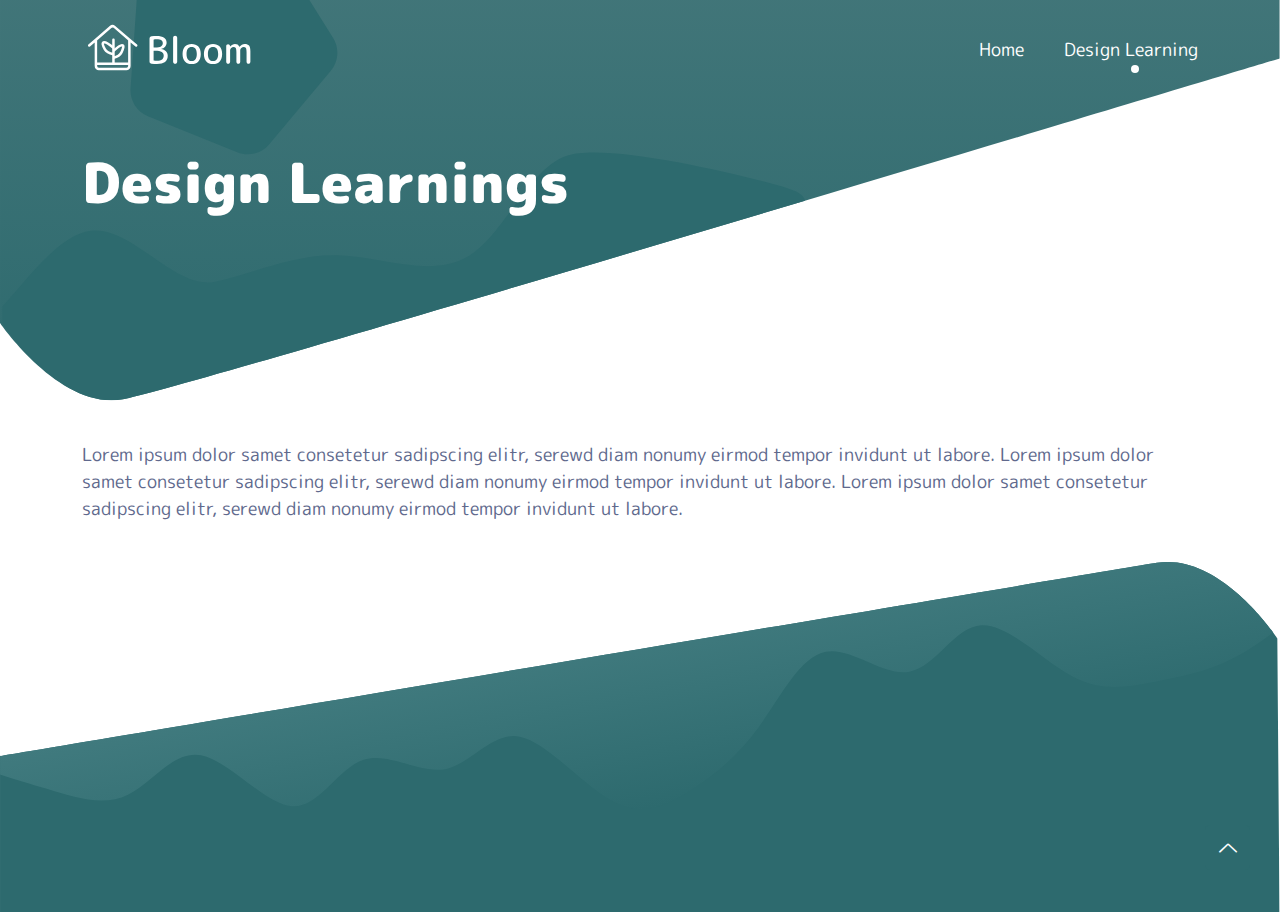
==== design-learnings.html @ 7bacf341 "initial commit" ====
<html>
    <head>
        <meta charset="utf-8" />
        <meta http-equiv="x-ua-compatible" content="ie=edge" />
        <title>Bloom | Design Learnings</title>
        <meta name="description" content="" />
        <meta name="viewport" content="width=device-width, initial-scale=1" />
        <link rel="shortcut icon" type="image/x-icon" href="assets/img/favicon.svg"/>
    
        <!-- ========================= CSS here ========================= -->
        <link rel="stylesheet" href="assets/css/bootstrap-5.0.0-beta2.min.css" />
        <link rel="stylesheet" href="assets/css/LineIcons.2.0.css" />
        <link rel="stylesheet" href="assets/css/tiny-slider.css" />
        <link rel="stylesheet" href="assets/css/animate.css" />
        <link rel="stylesheet" href="assets/css/main.css" />
        <link href="https://fonts.googleapis.com/css2?family=M+PLUS+Rounded+1c&display=swap" rel="stylesheet">
      </head>
    <body>
        <!-- ========================= header start ========================= -->
		<header class="header">
			<div class="navbar-area">
				<div class="container">
					<!-- row -->
					<div class="row align-items-center">
						<div class="col-lg-12">
							<!-- navbar -->
							<nav class="navbar navbar-expand-lg">
								<a class="navbar-brand" href="index.html">
									<img src="assets/img/logo/logo-2-white.svg" alt="Logo-2-White" />
								</a>
								<div class="collapse navbar-collapse sub-menu-bar" id="navbarSupportedContent">
									<ul id="nav" class="navbar-nav ms-auto">
										<li class="nav-item"> <a class="" href="index.html">Home</a> </li>
										<li class="nav-item"> <a class="page-scroll active" href="design-learnings.html">Design Learning</a> </li>
									</ul>
								</div>
							</nav>
						</div>
					</div>
				</div>
			</div>
		</header>
		<!-- ========================= header end ========================= -->

		<!-- ========================= hero-section start ========================= -->
		<section id="home" class="hero-section">
			<div class="container">
				<div class="row align-items-center">
					<!-- <div class="col-lg-6"> -->
						<div class="hero-content">
							<h1 class="wow fadeInUp" data-wow-delay=".2s">
								Design Learnings
							</h1>
						</div>
				</div>
			</div>
		</section>
		<!-- ========================= hero-section end ========================= -->

		<!-- ========================= feature-section start ========================= -->
		<section id="feature" class="feature-section pt-140" style="padding: 40px;">
			<div class="container">
				<div class="row justify-content-center">
					<div class="col-lg">
						<div class="section-title text-center">
							<!-- <h1 class="mb-25 wow fadeInUp" data-wow-delay=".2s" style="visibility: visible; animation-delay: 0.2s; animation-name: fadeInUp;">lorem ipsum</h1> -->
							<p class="wow fadeInUp" data-wow-delay=".4s" style="visibility: visible; animation-delay: 0.4s; animation-name: fadeInUp; text-align: left;">
                                Lorem ipsum dolor samet consetetur sadipscing elitr, serewd diam nonumy eirmod tempor invidunt ut labore. Lorem ipsum dolor samet consetetur sadipscing elitr, serewd diam nonumy eirmod tempor invidunt ut labore.
                                Lorem ipsum dolor samet consetetur sadipscing elitr, serewd diam nonumy eirmod tempor invidunt ut labore.
                            </p>
						</div>
					</div>
				</div>
			</div>
		</section>
		<!-- ========================= feature-section end ========================= -->

		<!-- ========================= footer start ========================= -->
		<footer id="footer" class="footer">
			</footer>
		<!-- ========================= footer end ========================= -->

		<!-- ========================= scroll-top ========================= -->
		<a href="#" class="scroll-top btn-hover">
			<i class="lni lni-chevron-up"></i>
		</a>

		<!-- ========================= JS here ========================= -->
		<script src="assets/js/bootstrap-5.0.0-beta2.min.js"></script>
		<script src="assets/js/tiny-slider.js"></script>
		<script src="assets/js/wow.min.js"></script>
		<script src="assets/js/polifill.js"></script>
		<script src="assets/js/main.js"></script>
    </body>
</html>
---- assets/css/tiny-slider.css ----
.tns-outer{padding:0 !important}.tns-outer [hidden]{display:none !important}.tns-outer [aria-controls],.tns-outer [data-action]{cursor:pointer}.tns-slider{-webkit-transition:all 0s;-moz-transition:all 0s;transition:all 0s}.tns-slider>.tns-item{-webkit-box-sizing:border-box;-moz-box-sizing:border-box;box-sizing:border-box}.tns-horizontal.tns-subpixel{white-space:nowrap}.tns-horizontal.tns-subpixel>.tns-item{display:inline-block;vertical-align:top;white-space:normal}.tns-horizontal.tns-no-subpixel:after{content:'';display:table;clear:both}.tns-horizontal.tns-no-subpixel>.tns-item{float:left}.tns-horizontal.tns-carousel.tns-no-subpixel>.tns-item{margin-right:-100%}.tns-no-calc{position:relative;left:0}.tns-gallery{position:relative;left:0;min-height:1px}.tns-gallery>.tns-item{position:absolute;left:-100%;-webkit-transition:transform 0s, opacity 0s;-moz-transition:transform 0s, opacity 0s;transition:transform 0s, opacity 0s}.tns-gallery>.tns-slide-active{position:relative;left:auto !important}.tns-gallery>.tns-moving{-webkit-transition:all 0.25s;-moz-transition:all 0.25s;transition:all 0.25s}.tns-autowidth{display:inline-block}.tns-lazy-img{-webkit-transition:opacity 0.6s;-moz-transition:opacity 0.6s;transition:opacity 0.6s;opacity:0.6}.tns-lazy-img.tns-complete{opacity:1}.tns-ah{-webkit-transition:height 0s;-moz-transition:height 0s;transition:height 0s}.tns-ovh{overflow:hidden}.tns-visually-hidden{position:absolute;left:-10000em}.tns-transparent{opacity:0;visibility:hidden}.tns-fadeIn{opacity:1;filter:alpha(opacity=100);z-index:0}.tns-normal,.tns-fadeOut{opacity:0;filter:alpha(opacity=0);z-index:-1}.tns-vpfix{white-space:nowrap}.tns-vpfix>div,.tns-vpfix>li{display:inline-block}.tns-t-subp2{margin:0 auto;width:310px;position:relative;height:10px;overflow:hidden}.tns-t-ct{width:2333.3333333%;width:-webkit-calc(100% * 70 / 3);width:-moz-calc(100% * 70 / 3);width:calc(100% * 70 / 3);position:absolute;right:0}.tns-t-ct:after{content:'';display:table;clear:both}.tns-t-ct>div{width:1.4285714%;width:-webkit-calc(100% / 70);width:-moz-calc(100% / 70);width:calc(100% / 70);height:10px;float:left}

/*# sourceMappingURL=sourcemaps/tiny-slider.css.map */
---- assets/css/main.css ----
/* ============================
  Template Name: Applayer
  Author: uideck
  Description: Medical App landing HTML5 Template.
  Version: 1.0
=============================== */
/*===========================
    01.COMMON css 
===========================*/
html {
  scroll-behavior: smooth;
}

body {
  font-family: "M PLUS Rounded 1c", sans-serif;
  font-weight: normal;
  font-style: normal;
  color: #60698D;
  overflow-x: hidden;
}

* {
  margin: 0;
  padding: 0;
  box-sizing: border-box;
}

*:focus {
  outline: none;
}

a:focus,
input:focus,
textarea:focus,
button:focus,
.btn:focus,
.btn.focus,
.btn:not(:disabled):not(.disabled).active,
.btn:not(:disabled):not(.disabled):active {
  text-decoration: none;
  outline: none;
  box-shadow: none;
}

a:hover {
  color: #2D6A6E;
}

a {
  transition: all 0.3s ease-out 0s;
}

a,
a:focus,
a:hover {
  text-decoration: none;
}

i,
span,
a {
  display: inline-block;
}

audio,
canvas,
iframe,
img,
svg,
video {
  vertical-align: middle;
}

h1,
h2,
h3,
h4,
h5,
h6 {
  font-family: "M PLUS Rounded 1c", sans-serif;
  font-weight: 950;
  margin: 0px;
  color: #1D2A5D;
}

h1 a,
h2 a,
h3 a,
h4 a,
h5 a,
h6 a {
  color: inherit;
}

h1 {
  font-size: 45px;
}

@media (max-width: 767px) {
  h1 {
    font-size: 36px;
  }
}

@media only screen and (min-width: 480px) and (max-width: 767px) {
  h1 {
    font-size: 40px;
  }
}

.section-title span {
  font-size: 25px;
  font-weight: 600;
  color: #2D6A6E;
  margin-bottom: 20px;
}

h2 {
  font-size: 36px;
}

h3 {
  font-size: 25px;
}

h4 {
  font-size: 20px;
}

h5 {
  font-size: 18px;
}

h6 {
  font-size: 16px;
}

ul,
ol {
  margin: 0px;
  padding: 0px;
  list-style-type: none;
}

p {
  font-size: 18px;
  font-weight: 400;
  line-height: 27px;
  margin: 0px;
}

.img-bg {
  background-position: center center;
  background-size: cover;
  background-repeat: no-repeat;
  width: 100%;
  height: 100%;
}

.error {
  color: orangered;
}

.success {
  color: #fff;
}

/*===== All Button Style =====*/
.main-btn {
  display: inline-block;
  font-weight: 400;
  text-align: center;
  white-space: nowrap;
  vertical-align: middle;
  user-select: none;
  padding: 17px 37px;
  font-size: 18px;
  border-radius: 50px;
  color: #fff;
  cursor: pointer;
  z-index: 5;
  transition: all .4s ease-in-out;
  border: none;
  background: #2D6A6E;
  overflow: hidden;
}

.main-btn:hover {
  color: #fff;
}

.btn-hover {
  position: relative;
  overflow: hidden;
}

.btn-hover::after {
  content: '';
  position: absolute;
  width: 0%;
  height: 0%;
  border-radius: 50%;
  background: rgba(0, 0, 0, 0.05);
  top: 50%;
  left: 50%;
  padding: 50%;
  z-index: -1;
  transition: all 0.3s ease-out 0s;
  transform: translate3d(-50%, -50%, 0) scale(0);
}

.btn-hover:hover::after {
  transform: translate3d(-50%, -50%, 0) scale(1.3);
}

.scroll-top {
  width: 45px;
  height: 45px;
  background: #2D6A6E;
  display: flex;
  justify-content: center;
  align-items: center;
  font-size: 18px;
  color: #fff;
  border-radius: 5px;
  position: fixed;
  bottom: 30px;
  right: 30px;
  z-index: 9;
  cursor: pointer;
  transition: all 0.3s ease-out 0s;
}

.scroll-top:hover {
  color: #fff;
  background: #A9DDEA;
}

@keyframes animation1 {
  0% {
    transform: translateY(30px);
  }
  50% {
    transform: translateY(-30px);
  }
  100% {
    transform: translateY(30px);
  }
}

/*===== All Preloader Style =====*/
.preloader {
  /* Body Overlay */
  position: fixed;
  top: 0;
  left: 0;
  display: table;
  height: 100%;
  width: 100%;
  /* Change Background Color */
  background: #fff;
  z-index: 99999;
}

.preloader .loader {
  display: table-cell;
  vertical-align: middle;
  text-align: center;
}

.preloader .loader .spinner {
  position: absolute;
  left: 50%;
  top: 50%;
  width: 64px;
  margin-left: -32px;
  z-index: 18;
  pointer-events: none;
}

.preloader .loader .spinner .spinner-container {
  pointer-events: none;
  position: absolute;
  width: 100%;
  padding-bottom: 100%;
  top: 50%;
  left: 50%;
  margin-top: -50%;
  margin-left: -50%;
  animation: spinner-linspin 1568.2353ms linear infinite;
}

.preloader .loader .spinner .spinner-container .spinner-rotator {
  position: absolute;
  width: 100%;
  height: 100%;
  animation: spinner-easespin 5332ms cubic-bezier(0.4, 0, 0.2, 1) infinite both;
}

.preloader .loader .spinner .spinner-container .spinner-rotator .spinner-left {
  position: absolute;
  top: 0;
  left: 0;
  bottom: 0;
  overflow: hidden;
  right: 50%;
}

.preloader .loader .spinner .spinner-container .spinner-rotator .spinner-right {
  position: absolute;
  top: 0;
  right: 0;
  bottom: 0;
  overflow: hidden;
  left: 50%;
}

.preloader .loader .spinner-circle {
  box-sizing: border-box;
  position: absolute;
  width: 200%;
  height: 100%;
  border-style: solid;
  /* Spinner Color */
  border-color: #2D6A6E #2D6A6E #ddd;
  border-radius: 50%;
  border-width: 6px;
}

.preloader .loader .spinner-left .spinner-circle {
  left: 0;
  right: -100%;
  border-right-color: #ddd;
  animation: spinner-left-spin 1333ms cubic-bezier(0.4, 0, 0.2, 1) infinite both;
}

.preloader .loader .spinner-right .spinner-circle {
  left: -100%;
  right: 0;
  border-left-color: #ddd;
  animation: right-spin 1333ms cubic-bezier(0.4, 0, 0.2, 1) infinite both;
}

/* Preloader Animations */

@keyframes spinner-linspin {
  to {
    transform: rotate(360deg);
  }
}

@keyframes spinner-easespin {
  12.5% {
    transform: rotate(135deg);
  }
  25% {
    transform: rotate(270deg);
  }
  37.5% {
    transform: rotate(405deg);
  }
  50% {
    transform: rotate(540deg);
  }
  62.5% {
    transform: rotate(675deg);
  }
  75% {
    transform: rotate(810deg);
  }
  87.5% {
    transform: rotate(945deg);
  }
  to {
    transform: rotate(1080deg);
  }
}

@keyframes spinner-left-spin {
  0% {
    transform: rotate(130deg);
  }
  50% {
    transform: rotate(-5deg);
  }
  to {
    transform: rotate(130deg);
  }
}

@keyframes right-spin {
  0% {
    transform: rotate(-130deg);
  }
  50% {
    transform: rotate(5deg);
  }
  to {
    transform: rotate(-130deg);
  }
}

/*===========================
    02.HEADER css 
===========================*/
/*===== NAVBAR =====*/
.navbar-area {
  position: absolute;
  top: 0;
  left: 0;
  width: 100%;
  z-index: 99;
  transition: all 0.3s ease-out 0s;
}

.sticky {
  position: fixed;
  z-index: 99;
  background-color: #fff;
  box-shadow: 0px 20px 50px 0px rgba(0, 0, 0, 0.05);
  transition: all 0.3s ease-out 0s;
}

.sticky .navbar {
  padding: 17px 0;
}

@media only screen and (min-width: 768px) and (max-width: 991px), (max-width: 767px) {
  .sticky .navbar {
    padding: 15px 0;
  }
}

.sticky .navbar .navbar-nav .nav-item a {
  color: #222;
}

.sticky .navbar .navbar-nav .nav-item a::before {
  background: #2D6A6E;
}

.sticky .navbar .navbar-toggler .toggler-icon {
  background: #1D2A5D;
}

.navbar {
  padding: 0;
  border-radius: 5px;
  position: relative;
  transition: all 0.3s ease-out 0s;
  padding: 20px 0;
}

@media only screen and (min-width: 768px) and (max-width: 991px), (max-width: 767px) {
  .navbar {
    padding: 17px 0;
  }
}

.navbar-brand {
  padding: 0;
}

.navbar-brand img {
  max-width: 180px;
}

.navbar-toggler {
  padding: 0;
}

.navbar-toggler:focus {
  outline: none;
  box-shadow: none;
}

.navbar-toggler .toggler-icon {
  width: 30px;
  height: 2px;
  background-color: #fff;
  display: block;
  margin: 5px 0;
  position: relative;
  transition: all 0.3s ease-out 0s;
}

.navbar-toggler.active .toggler-icon:nth-of-type(1) {
  transform: rotate(45deg);
  top: 7px;
}

.navbar-toggler.active .toggler-icon:nth-of-type(2) {
  opacity: 0;
}

.navbar-toggler.active .toggler-icon:nth-of-type(3) {
  transform: rotate(135deg);
  top: -7px;
}

@media only screen and (min-width: 768px) and (max-width: 991px), (max-width: 767px) {
  .navbar-collapse {
    position: absolute;
    top: 100%;
    left: 0;
    width: 100%;
    background-color: #fff;
    z-index: 9;
    box-shadow: 0px 15px 20px 0px rgba(0, 0, 0, 0.1);
    padding: 5px 12px;
  }
}

.navbar-nav .nav-item {
  position: relative;
  margin-left: 40px;
}

@media only screen and (min-width: 768px) and (max-width: 991px), (max-width: 767px) {
  .navbar-nav .nav-item {
    margin-left: 20px;
  }
}

.navbar-nav .nav-item a {
  font-size: 18px;
  font-weight: 400;
  color: #fff;
  transition: all 0.3s ease-out 0s;
  padding: 10px 0;
  position: relative;
}

@media only screen and (min-width: 768px) and (max-width: 991px), (max-width: 767px) {
  .navbar-nav .nav-item a {
    display: inline-block;
    padding: 6px 10px;
    color: #60698D;
  }
}

.navbar-nav .nav-item a::before {
  content: '';
  width: 8px;
  height: 8px;
  border-radius: 50%;
  background: #fff;
  position: absolute;
  bottom: 0;
  left: 50%;
  transition: all 0.3s ease-out 0s;
  z-index: -1;
  opacity: 0;
}

@media only screen and (min-width: 768px) and (max-width: 991px), (max-width: 767px) {
  .navbar-nav .nav-item a::before {
    background: #2D6A6E;
  }
}

.navbar-nav .nav-item a:hover::before, .navbar-nav .nav-item a.active::before {
  opacity: 1;
}

.navbar-nav .nav-item:hover .sub-menu {
  top: 100%;
  opacity: 1;
  visibility: visible;
}

@media only screen and (min-width: 768px) and (max-width: 991px) {
  .navbar-nav .nav-item:hover .sub-menu {
    top: 0;
  }
}

@media (max-width: 767px) {
  .navbar-nav .nav-item:hover .sub-menu {
    top: 0;
  }
}

.navbar-nav .nav-item .sub-menu {
  width: 200px;
  background-color: #fff;
  box-shadow: 0px 0px 20px 0px rgba(0, 0, 0, 0.1);
  position: absolute;
  top: 110%;
  left: 0;
  opacity: 0;
  visibility: hidden;
  transition: all 0.3s ease-out 0s;
}

@media only screen and (min-width: 768px) and (max-width: 991px) {
  .navbar-nav .nav-item .sub-menu {
    position: relative;
    width: 100%;
    top: 0;
    display: none;
    opacity: 1;
    visibility: visible;
  }
}

@media (max-width: 767px) {
  .navbar-nav .nav-item .sub-menu {
    position: relative;
    width: 100%;
    top: 0;
    display: none;
    opacity: 1;
    visibility: visible;
  }
}

.navbar-nav .nav-item .sub-menu li {
  display: block;
}

.navbar-nav .nav-item .sub-menu li a {
  display: block;
  padding: 8px 20px;
  color: #222;
}

.navbar-nav .nav-item .sub-menu li a.active, .navbar-nav .nav-item .sub-menu li a:hover {
  padding-left: 25px;
  color: #2D6A6E;
}

.navbar-nav .sub-nav-toggler {
  display: none;
}

@media only screen and (min-width: 768px) and (max-width: 991px) {
  .navbar-nav .sub-nav-toggler {
    display: block;
    position: absolute;
    right: 0;
    top: 0;
    background: none;
    color: #222;
    font-size: 18px;
    border: 0;
    width: 30px;
    height: 30px;
  }
}

@media (max-width: 767px) {
  .navbar-nav .sub-nav-toggler {
    display: block;
    position: absolute;
    right: 0;
    top: 0;
    background: none;
    color: #222;
    font-size: 18px;
    border: 0;
    width: 30px;
    height: 30px;
  }
}

.navbar-nav .sub-nav-toggler span {
  width: 8px;
  height: 8px;
  border-left: 1px solid #222;
  border-bottom: 1px solid #222;
  transform: rotate(-45deg);
  position: relative;
  top: -5px;
}

.hero-section {
  position: relative;
  z-index: 1;
  background-image: url("../img/hero/hero-bg.svg");
  background-repeat: no-repeat;
  background-size: cover;
  background-position: bottom left;
  padding: 150px 0;
}

@media only screen and (min-width: 768px) and (max-width: 991px) {
  .hero-section .hero-content {
    margin-bottom: 50px;
  }
}

@media (max-width: 767px) {
  .hero-section .hero-content {
    margin-bottom: 120px;
  }
}

.hero-section .hero-content h1 {
  font-size: 60px;
  margin-bottom: 35px;
  color: #fff;
}

@media only screen and (min-width: 1200px) and (max-width: 1399px) {
  .hero-section .hero-content h1 {
    font-size: 55px;
  }
}

@media only screen and (min-width: 992px) and (max-width: 1199px) {
  .hero-section .hero-content h1 {
    font-size: 48px;
  }
}

@media (max-width: 767px) {
  .hero-section .hero-content h1 {
    font-size: 40px;
  }
}

@media only screen and (min-width: 480px) and (max-width: 767px) {
  .hero-section .hero-content h1 {
    font-size: 50px;
  }
}

.hero-section .hero-content p {
  margin-bottom: 40px;
  color: #fff;
}

.hero-section .hero-content .main-btn {
  background: #fff;
  color: #2D6A6E;
  font-size: 20px;
  font-weight: 950;
  padding: 18px 52px;
}

.hero-section .hero-img {
  position: relative;
  text-align: center;
  z-index: 4;
}

.hero-section .hero-img .img-1 {
  position: relative;
  z-index: 5;
  box-shadow: 0 15px 35px rgba(0, 0, 0, 0.05);
}

.hero-section .hero-img .img-3,
.hero-section .hero-img .img-2 {
  position: absolute;
  right: 0;
  bottom: 0;
}

.hero-section .hero-img .img-2 {
  z-index: 1;
}

.hero-section .hero-img .img-3 {
  z-index: -1;
}

.feature-section .single-feature {
  text-align: center;
  padding: 30px;
}

.feature-section .single-feature:hover .icon::after {
  top: 8px;
  right: 8px;
}

.feature-section .single-feature .icon {
  width: 75px;
  height: 75px;
  border-radius: 5px;
  background: #2D6A6E;
  color: #fff;
  position: relative;
  display: flex;
  justify-content: center;
  align-items: center;
  font-size: 40px;
  z-index: 1;
  margin: 0 auto 30px;
}

.feature-section .single-feature .icon::after {
  content: '';
  position: absolute;
  width: 100%;
  height: 100%;
  background: inherit;
  top: -8px;
  right: -8px;
  opacity: .2;
  border-radius: inherit;
  z-index: -1;
  transition: all 0.3s ease-out 0s;
}

.feature-section .single-feature .icon.color-2 {
  background: #FFB260;
}

.feature-section .single-feature .icon.color-3 {
  background: #FF92A5;
}

.feature-section .single-feature .content h3 {
  font-weight: 600;
  margin-bottom: 25px;
}

.single-department {
  margin-bottom: 55px;
}

.single-department span {
  width: 12px;
  height: 12px;
  background: #2D6A6E;
  border-radius: 50%;
  box-shadow: 0 3px 6px rgba(72, 124, 255, 0.34);
  margin-bottom: 25px;
}

.single-department h3 {
  margin-bottom: 20px;
}

.steps-content {
  margin-left: 70px;
}

.steps-content .single-department {
  margin-bottom: 35px;
}

.faq-section .faq-wrapper {
  margin-right: 50px;
}

@media only screen and (min-width: 768px) and (max-width: 991px) {
  .faq-section .faq-wrapper {
    margin-right: 0;
  }
}

@media (max-width: 767px) {
  .faq-section .faq-wrapper {
    margin-right: 0;
  }
}

.faq-section .single-faq {
  background: #fff;
  border-radius: 5px;
  margin-bottom: 20px;
  box-shadow: 0px 3px 6px rgba(142, 142, 142, 0.16);
}

.faq-section .single-faq button {
  background: #fff;
  border: 0;
  font-size: 18px;
  font-weight: 950;
  font-family: "M PLUS Rounded 1c", sans-serif;
  text-align: left;
  padding: 18px 25px;
  padding-right: 45px;
  position: relative;
  color: #1D2A5D;
}

.faq-section .single-faq button.collapsed {
  opacity: .8;
}

.faq-section .single-faq button.collapsed::after {
  transform: rotate(0deg);
}

.faq-section .single-faq button::after {
  content: '';
  position: absolute;
  top: 27px;
  right: 25px;
  border-top: 9px solid #60698D;
  border-left: 8px solid transparent;
  border-right: 8px solid transparent;
  transition: all 0.3s ease-out 0s;
  transform: rotate(180deg);
}

.faq-section .single-faq .faq-content {
  padding: 7px 25px 18px;
}

.faq-section .faq-image img {
  width: 100%;
}

.footer {
  padding-top: 350px;
  background-image: url("../img/footer/footer-bg.svg");
  background-repeat: no-repeat;
  background-size: cover;
  background-position: top right;
}

@media only screen and (min-width: 992px) and (max-width: 1199px) {
  .footer {
    padding-top: 220px;
    margin-top: 50px;
  }
}

@media only screen and (min-width: 768px) and (max-width: 991px) {
  .footer {
    padding-top: 160px;
    margin-top: 100px;
  }
}

@media (max-width: 767px) {
  .footer {
    padding-top: 120px;
    margin-top: 100px;
  }
}

.footer .widget-wrapper .footer-widget {
  margin-bottom: 40px;
}

.footer .widget-wrapper .footer-widget h3 {
  color: #fff;
  margin-bottom: 25px;
  font-weight: 600;
}

.footer .widget-wrapper .footer-widget .links li a {
  color: #fff;
  font-size: 16px;
  line-height: 30px;
}

.footer .widget-wrapper .footer-widget .links li a:hover {
  padding-left: 6px;
}

.footer .widget-wrapper .footer-widget .download {
  display: flex;
  flex-wrap: wrap;
  align-items: center;
}

.footer .widget-wrapper .footer-widget .download li:first-child {
  margin-right: 20px;
}

.footer .widget-wrapper .footer-widget .download li a {
  display: inline-flex;
  background: #fff;
  border-radius: 10px;
  padding: 15px 25px;
  margin-bottom: 15px;
  align-items: center;
}

.footer .widget-wrapper .footer-widget .download li a .icon {
  font-size: 30px;
  color: #1D2A5D;
  margin-right: 10px;
}

.footer .widget-wrapper .footer-widget .download li a .text {
  font-size: 10px;
  color: #60698D;
}

.footer .widget-wrapper .footer-widget .download li a .text b {
  color: #1D2A5D;
  font-size: 16px;
  font-weight: 950;
  display: block;
}

.footer .copy-right-wrapper {
  border-top: 2px solid rgba(255, 255, 255, 0.17);
  padding: 25px 0;
}

.footer .copy-right-wrapper .copy-right p {
  color: rgba(255, 255, 255, 0.66);
  font-size: 16px;
}

@media (max-width: 767px) {
  .footer .copy-right-wrapper .copy-right p {
    text-align: center;
    margin-bottom: 20px;
  }
}

.footer .copy-right-wrapper .copy-right p a {
  color: inherit;
}

.footer .copy-right-wrapper .copy-right p a:hover {
  color: #fff;
}

.footer .copy-right-wrapper .socials ul {
  display: flex;
  align-items: center;
  justify-content: flex-end;
}

@media (max-width: 767px) {
  .footer .copy-right-wrapper .socials ul {
    justify-content: center;
  }
}

.footer .copy-right-wrapper .socials ul li a {
  color: rgba(255, 255, 255, 0.66);
  font-size: 18px;
  margin-left: 20px;
}

.footer .copy-right-wrapper .socials ul li a:hover {
  color: #fff;
}

/* ======================
    DEFAULT CSS
========================= */
.mt-5 {
  margin-top: 5px;
}

.mt-10 {
  margin-top: 10px;
}

.mt-15 {
  margin-top: 15px;
}

.mt-20 {
  margin-top: 20px;
}

.mt-25 {
  margin-top: 25px;
}

.mt-30 {
  margin-top: 30px;
}

.mt-35 {
  margin-top: 35px;
}

.mt-40 {
  margin-top: 40px;
}

.mt-45 {
  margin-top: 45px;
}

.mt-50 {
  margin-top: 50px;
}

.mt-55 {
  margin-top: 55px;
}

.mt-60 {
  margin-top: 60px;
}

.mt-65 {
  margin-top: 65px;
}

.mt-70 {
  margin-top: 70px;
}

.mt-75 {
  margin-top: 75px;
}

.mt-80 {
  margin-top: 80px;
}

.mt-85 {
  margin-top: 85px;
}

.mt-90 {
  margin-top: 90px;
}

.mt-95 {
  margin-top: 95px;
}

.mt-100 {
  margin-top: 100px;
}

.mt-105 {
  margin-top: 105px;
}

.mt-110 {
  margin-top: 110px;
}

.mt-115 {
  margin-top: 115px;
}

.mt-120 {
  margin-top: 120px;
}

.mt-125 {
  margin-top: 125px;
}

.mt-130 {
  margin-top: 130px;
}

.mt-135 {
  margin-top: 135px;
}

.mt-140 {
  margin-top: 140px;
}

.mt-145 {
  margin-top: 145px;
}

.mt-150 {
  margin-top: 150px;
}

.mt-155 {
  margin-top: 155px;
}

.mt-160 {
  margin-top: 160px;
}

.mt-165 {
  margin-top: 165px;
}

.mt-170 {
  margin-top: 170px;
}

.mt-175 {
  margin-top: 175px;
}

.mt-180 {
  margin-top: 180px;
}

.mt-185 {
  margin-top: 185px;
}

.mt-190 {
  margin-top: 190px;
}

.mt-195 {
  margin-top: 195px;
}

.mt-200 {
  margin-top: 200px;
}

.mt-205 {
  margin-top: 205px;
}

.mt-210 {
  margin-top: 210px;
}

.mt-215 {
  margin-top: 215px;
}

.mt-220 {
  margin-top: 220px;
}

.mt-225 {
  margin-top: 225px;
}

.mb-5 {
  margin-bottom: 5px;
}

.mb-10 {
  margin-bottom: 10px;
}

.mb-15 {
  margin-bottom: 15px;
}

.mb-20 {
  margin-bottom: 20px;
}

.mb-25 {
  margin-bottom: 25px;
}

.mb-30 {
  margin-bottom: 30px;
}

.mb-35 {
  margin-bottom: 35px;
}

.mb-40 {
  margin-bottom: 40px;
}

.mb-45 {
  margin-bottom: 45px;
}

.mb-50 {
  margin-bottom: 50px;
}

.mb-55 {
  margin-bottom: 55px;
}

.mb-60 {
  margin-bottom: 60px;
}

.mb-65 {
  margin-bottom: 65px;
}

.mb-70 {
  margin-bottom: 70px;
}

.mb-75 {
  margin-bottom: 75px;
}

.mb-80 {
  margin-bottom: 80px;
}

.mb-85 {
  margin-bottom: 85px;
}

.mb-90 {
  margin-bottom: 90px;
}

.mb-95 {
  margin-bottom: 95px;
}

.mb-100 {
  margin-bottom: 100px;
}

.mb-105 {
  margin-bottom: 105px;
}

.mb-110 {
  margin-bottom: 110px;
}

.mb-115 {
  margin-bottom: 115px;
}

.mb-120 {
  margin-bottom: 120px;
}

.mb-125 {
  margin-bottom: 125px;
}

.mb-130 {
  margin-bottom: 130px;
}

.mb-135 {
  margin-bottom: 135px;
}

.mb-140 {
  margin-bottom: 140px;
}

.mb-145 {
  margin-bottom: 145px;
}

.mb-150 {
  margin-bottom: 150px;
}

.mb-155 {
  margin-bottom: 155px;
}

.mb-160 {
  margin-bottom: 160px;
}

.mb-165 {
  margin-bottom: 165px;
}

.mb-170 {
  margin-bottom: 170px;
}

.mb-175 {
  margin-bottom: 175px;
}

.mb-180 {
  margin-bottom: 180px;
}

.mb-185 {
  margin-bottom: 185px;
}

.mb-190 {
  margin-bottom: 190px;
}

.mb-195 {
  margin-bottom: 195px;
}

.mb-200 {
  margin-bottom: 200px;
}

.mb-205 {
  margin-bottom: 205px;
}

.mb-210 {
  margin-bottom: 210px;
}

.mb-215 {
  margin-bottom: 215px;
}

.mb-220 {
  margin-bottom: 220px;
}

.mb-225 {
  margin-bottom: 225px;
}

.pt-5 {
  padding-top: 5px;
}

.pt-10 {
  padding-top: 10px;
}

.pt-15 {
  padding-top: 15px;
}

.pt-20 {
  padding-top: 20px;
}

.pt-25 {
  padding-top: 25px;
}

.pt-30 {
  padding-top: 30px;
}

.pt-35 {
  padding-top: 35px;
}

.pt-40 {
  padding-top: 40px;
}

.pt-45 {
  padding-top: 45px;
}

.pt-50 {
  padding-top: 50px;
}

.pt-55 {
  padding-top: 55px;
}

.pt-60 {
  padding-top: 60px;
}

.pt-65 {
  padding-top: 65px;
}

.pt-70 {
  padding-top: 70px;
}

.pt-75 {
  padding-top: 75px;
}

.pt-80 {
  padding-top: 80px;
}

.pt-85 {
  padding-top: 85px;
}

.pt-90 {
  padding-top: 90px;
}

.pt-95 {
  padding-top: 95px;
}

.pt-100 {
  padding-top: 100px;
}

.pt-105 {
  padding-top: 105px;
}

.pt-110 {
  padding-top: 110px;
}

.pt-115 {
  padding-top: 115px;
}

.pt-120 {
  padding-top: 120px;
}

.pt-125 {
  padding-top: 125px;
}

.pt-130 {
  padding-top: 130px;
}

.pt-135 {
  padding-top: 135px;
}

.pt-140 {
  padding-top: 140px;
}

.pt-145 {
  padding-top: 145px;
}

.pt-150 {
  padding-top: 150px;
}

.pt-155 {
  padding-top: 155px;
}

.pt-160 {
  padding-top: 160px;
}

.pt-165 {
  padding-top: 165px;
}

.pt-170 {
  padding-top: 170px;
}

.pt-175 {
  padding-top: 175px;
}

.pt-180 {
  padding-top: 180px;
}

.pt-185 {
  padding-top: 185px;
}

.pt-190 {
  padding-top: 190px;
}

.pt-195 {
  padding-top: 195px;
}

.pt-200 {
  padding-top: 200px;
}

.pt-205 {
  padding-top: 205px;
}

.pt-210 {
  padding-top: 210px;
}

.pt-215 {
  padding-top: 215px;
}

.pt-220 {
  padding-top: 220px;
}

.pt-225 {
  padding-top: 225px;
}

.pb-5 {
  padding-bottom: 5px;
}

.pb-10 {
  padding-bottom: 10px;
}

.pb-15 {
  padding-bottom: 15px;
}

.pb-20 {
  padding-bottom: 20px;
}

.pb-25 {
  padding-bottom: 25px;
}

.pb-30 {
  padding-bottom: 30px;
}

.pb-35 {
  padding-bottom: 35px;
}

.pb-40 {
  padding-bottom: 40px;
}

.pb-45 {
  padding-bottom: 45px;
}

.pb-50 {
  padding-bottom: 50px;
}

.pb-55 {
  padding-bottom: 55px;
}

.pb-60 {
  padding-bottom: 60px;
}

.pb-65 {
  padding-bottom: 65px;
}

.pb-70 {
  padding-bottom: 70px;
}

.pb-75 {
  padding-bottom: 75px;
}

.pb-80 {
  padding-bottom: 80px;
}

.pb-85 {
  padding-bottom: 85px;
}

.pb-90 {
  padding-bottom: 90px;
}

.pb-95 {
  padding-bottom: 95px;
}

.pb-100 {
  padding-bottom: 100px;
}

.pb-105 {
  padding-bottom: 105px;
}

.pb-110 {
  padding-bottom: 110px;
}

.pb-115 {
  padding-bottom: 115px;
}

.pb-120 {
  padding-bottom: 120px;
}

.pb-125 {
  padding-bottom: 125px;
}

.pb-130 {
  padding-bottom: 130px;
}

.pb-135 {
  padding-bottom: 135px;
}

.pb-140 {
  padding-bottom: 140px;
}

.pb-145 {
  padding-bottom: 145px;
}

.pb-150 {
  padding-bottom: 150px;
}

.pb-155 {
  padding-bottom: 155px;
}

.pb-160 {
  padding-bottom: 160px;
}

.pb-165 {
  padding-bottom: 165px;
}

.pb-170 {
  padding-bottom: 170px;
}

.pb-175 {
  padding-bottom: 175px;
}

.pb-180 {
  padding-bottom: 180px;
}

.pb-185 {
  padding-bottom: 185px;
}

.pb-190 {
  padding-bottom: 190px;
}

.pb-195 {
  padding-bottom: 195px;
}

.pb-200 {
  padding-bottom: 200px;
}

.pb-205 {
  padding-bottom: 205px;
}

.pb-210 {
  padding-bottom: 210px;
}

.pb-215 {
  padding-bottom: 215px;
}

.pb-220 {
  padding-bottom: 220px;
}

.pb-225 {
  padding-bottom: 225px;
}
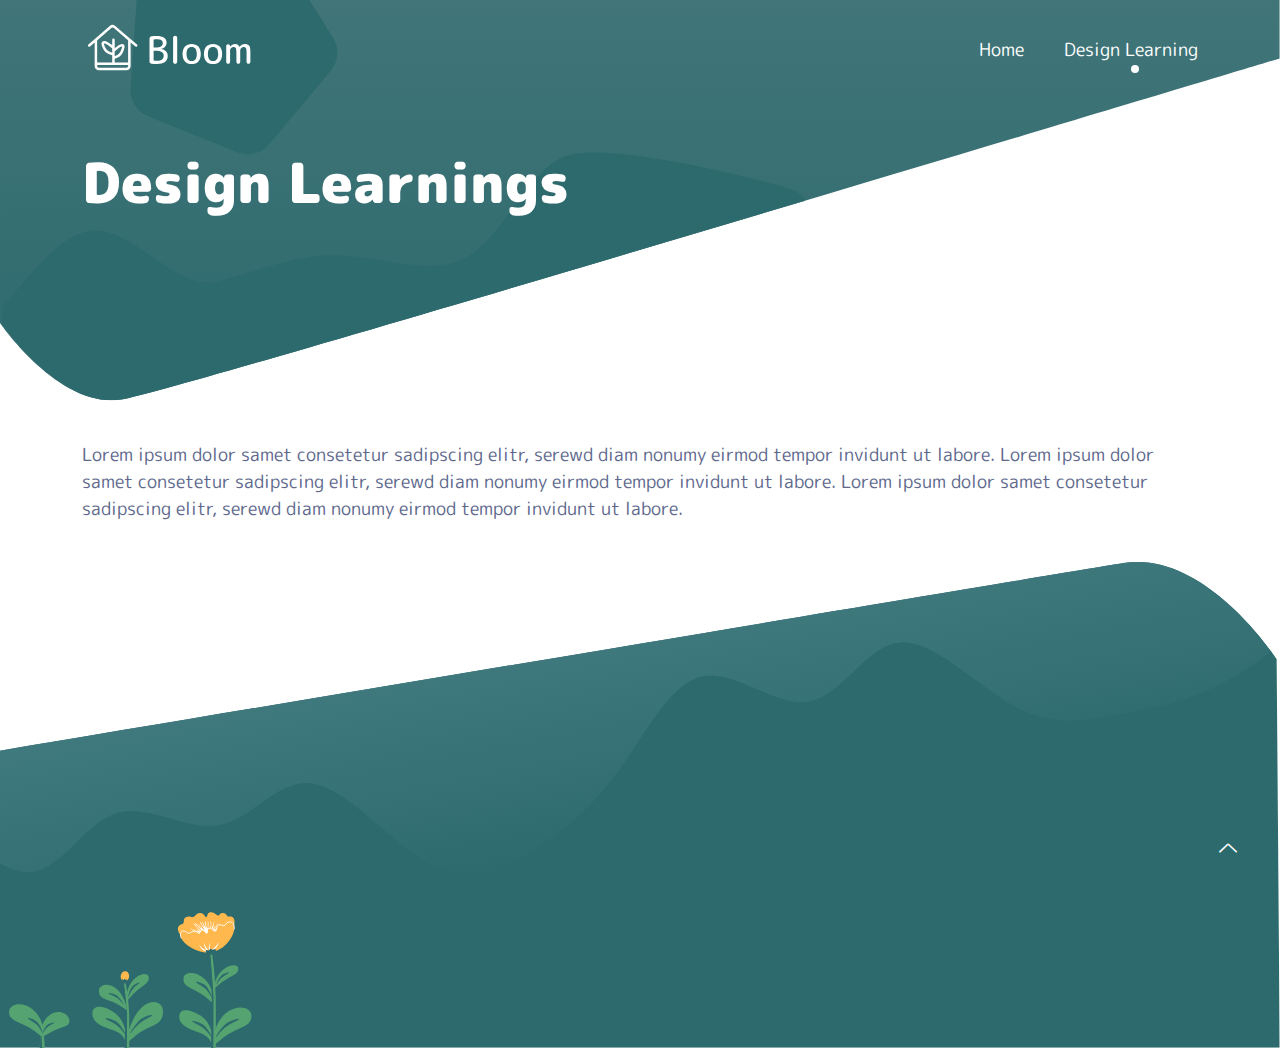
==== commit 376d76ee: "add roommate frame img" ====
--- a/design-learnings.html
+++ b/design-learnings.html
@@ -77,7 +77,8 @@
 
 		<!-- ========================= footer start ========================= -->
 		<footer id="footer" class="footer">
-			</footer>
+            <img src="assets/img/faq/3-flowers.svg" style="max-width: 20%;">
+		</footer>
 		<!-- ========================= footer end ========================= -->
 
 		<!-- ========================= scroll-top ========================= -->
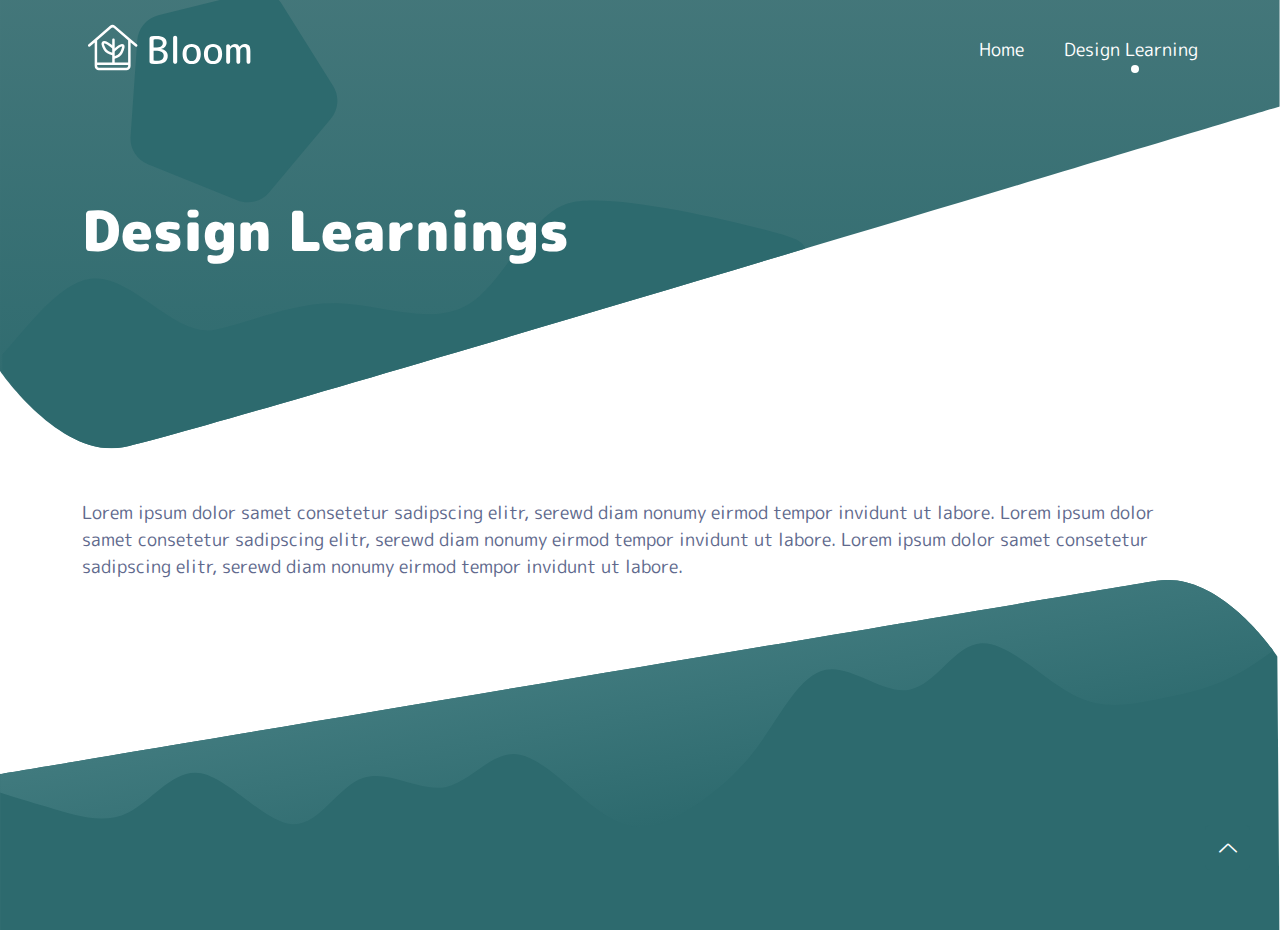
==== commit 0efd4b4d: "fix footers, nav bar, animations" ====
--- a/design-learnings.html
+++ b/design-learnings.html
@@ -44,21 +44,20 @@
 
 		<!-- ========================= hero-section start ========================= -->
 		<section id="home" class="hero-section">
-			<div class="container">
+			<div class="container" style="padding-top: 3rem;">
 				<div class="row align-items-center">
-					<!-- <div class="col-lg-6"> -->
-						<div class="hero-content">
-							<h1 class="wow fadeInUp" data-wow-delay=".2s">
-								Design Learnings
-							</h1>
-						</div>
+                    <div class="hero-content">
+                        <h1 class="wow fadeInUp" data-wow-delay=".2s">
+                            Design Learnings
+                        </h1>
+                    </div>
 				</div>
 			</div>
 		</section>
 		<!-- ========================= hero-section end ========================= -->
 
 		<!-- ========================= feature-section start ========================= -->
-		<section id="feature" class="feature-section pt-140" style="padding: 40px;">
+		<section id="feature" class="feature-section pt-50"">
 			<div class="container">
 				<div class="row justify-content-center">
 					<div class="col-lg">
@@ -76,9 +75,7 @@
 		<!-- ========================= feature-section end ========================= -->
 
 		<!-- ========================= footer start ========================= -->
-		<footer id="footer" class="footer">
-            <img src="assets/img/faq/3-flowers.svg" style="max-width: 20%;">
-		</footer>
+		<footer id="footer" class="footer"></footer>
 		<!-- ========================= footer end ========================= -->
 
 		<!-- ========================= scroll-top ========================= -->
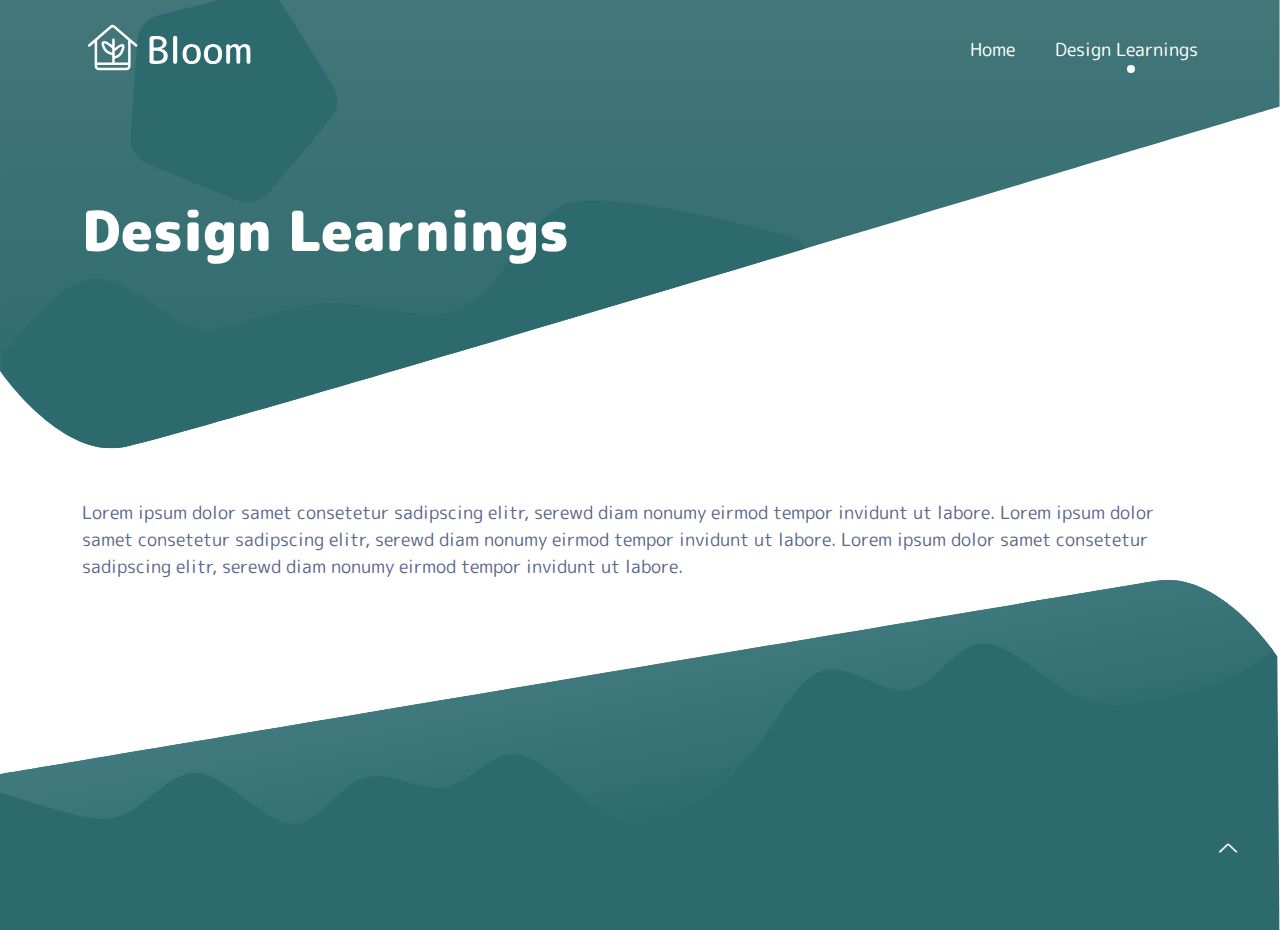
==== commit 14b3bdb1: "typo :(" ====
--- a/design-learnings.html
+++ b/design-learnings.html
@@ -31,7 +31,7 @@
 								<div class="collapse navbar-collapse sub-menu-bar" id="navbarSupportedContent">
 									<ul id="nav" class="navbar-nav ms-auto">
 										<li class="nav-item"> <a class="" href="index.html">Home</a> </li>
-										<li class="nav-item"> <a class="page-scroll active" href="design-learnings.html">Design Learning</a> </li>
+										<li class="nav-item"> <a class="page-scroll active" href="design-learnings.html">Design Learnings</a> </li>
 									</ul>
 								</div>
 							</nav>
--- a/assets/css/main.css
+++ b/assets/css/main.css
@@ -432,7 +432,7 @@
 }
 
 .sticky .navbar .navbar-nav .nav-item a {
-  color: #222;
+  color: #2D6A6E;
 }
 
 .sticky .navbar .navbar-nav .nav-item a::before {
@@ -440,7 +440,7 @@
 }
 
 .sticky .navbar .navbar-toggler .toggler-icon {
-  background: #1D2A5D;
+  background: #2D6A6E;
 }
 
 .navbar {
@@ -535,7 +535,7 @@
   .navbar-nav .nav-item a {
     display: inline-block;
     padding: 6px 10px;
-    color: #60698D;
+    color: #2D6A6E;
   }
 }
 
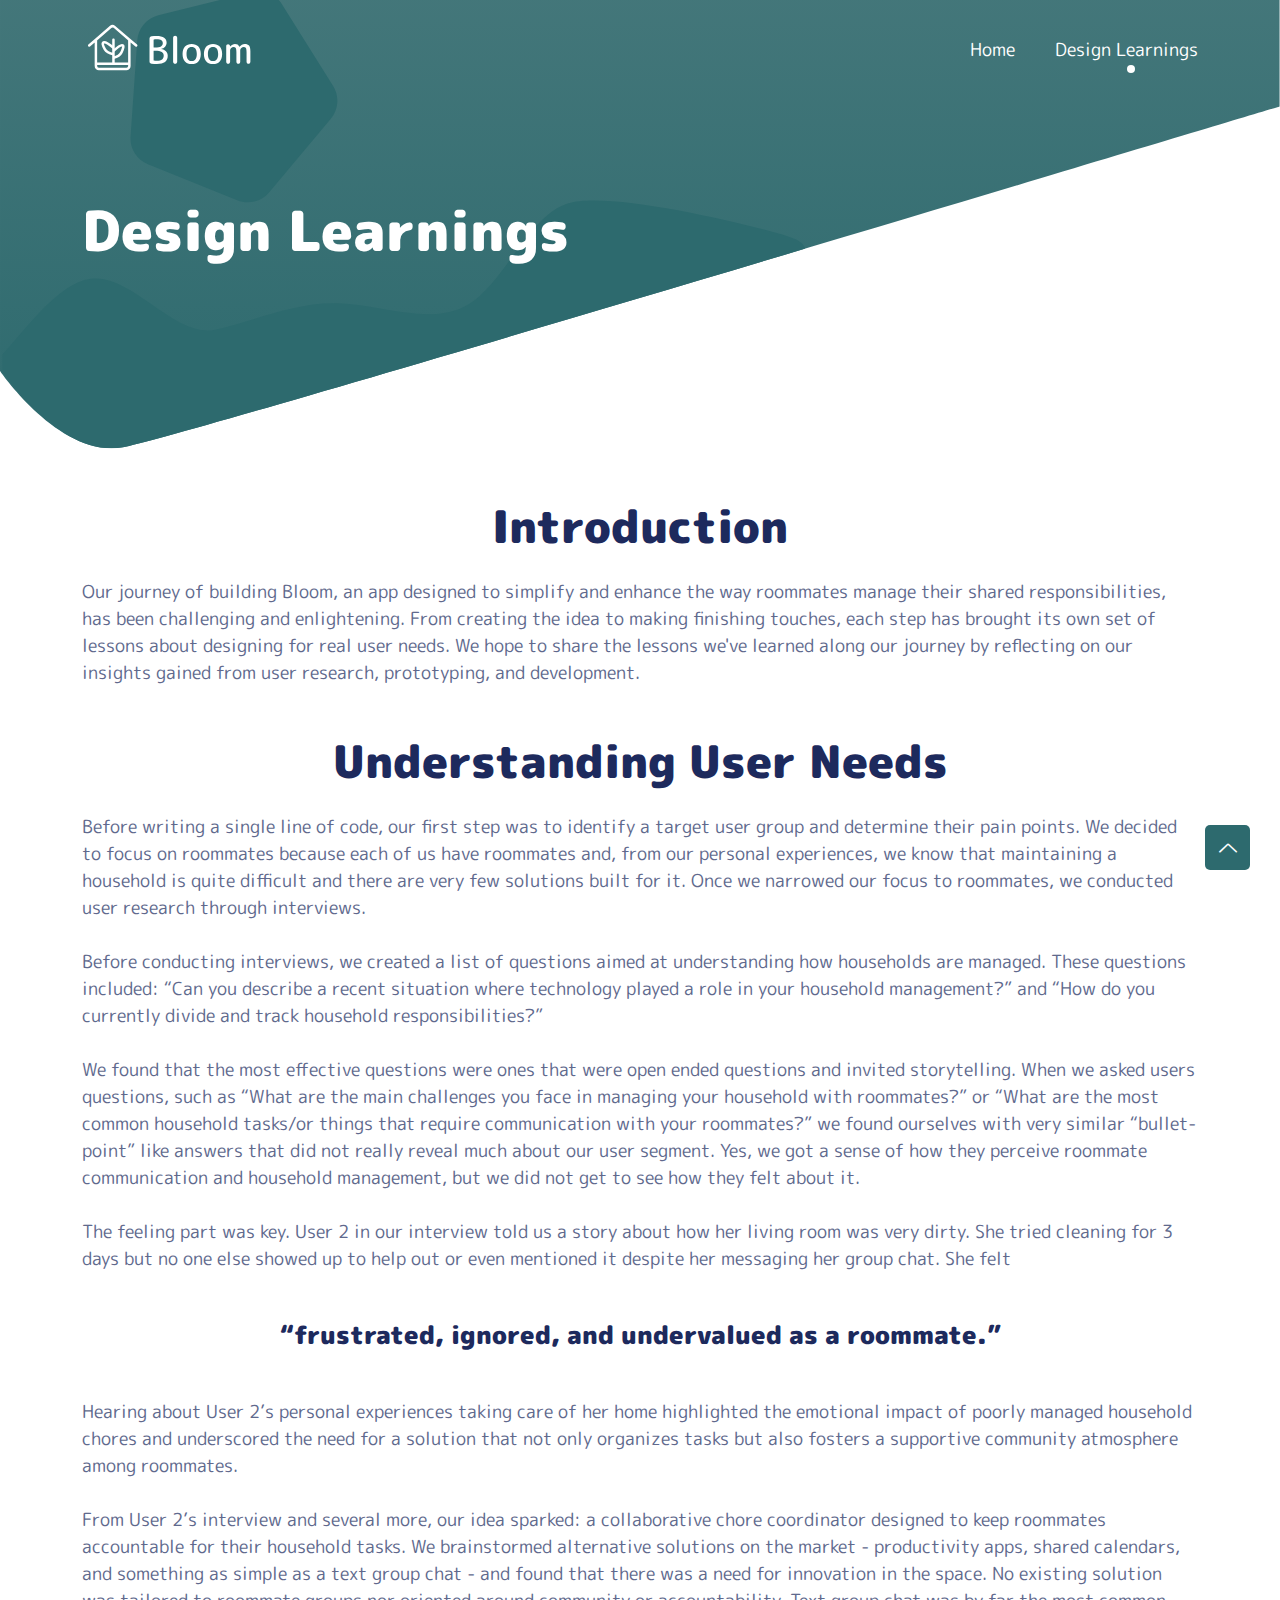
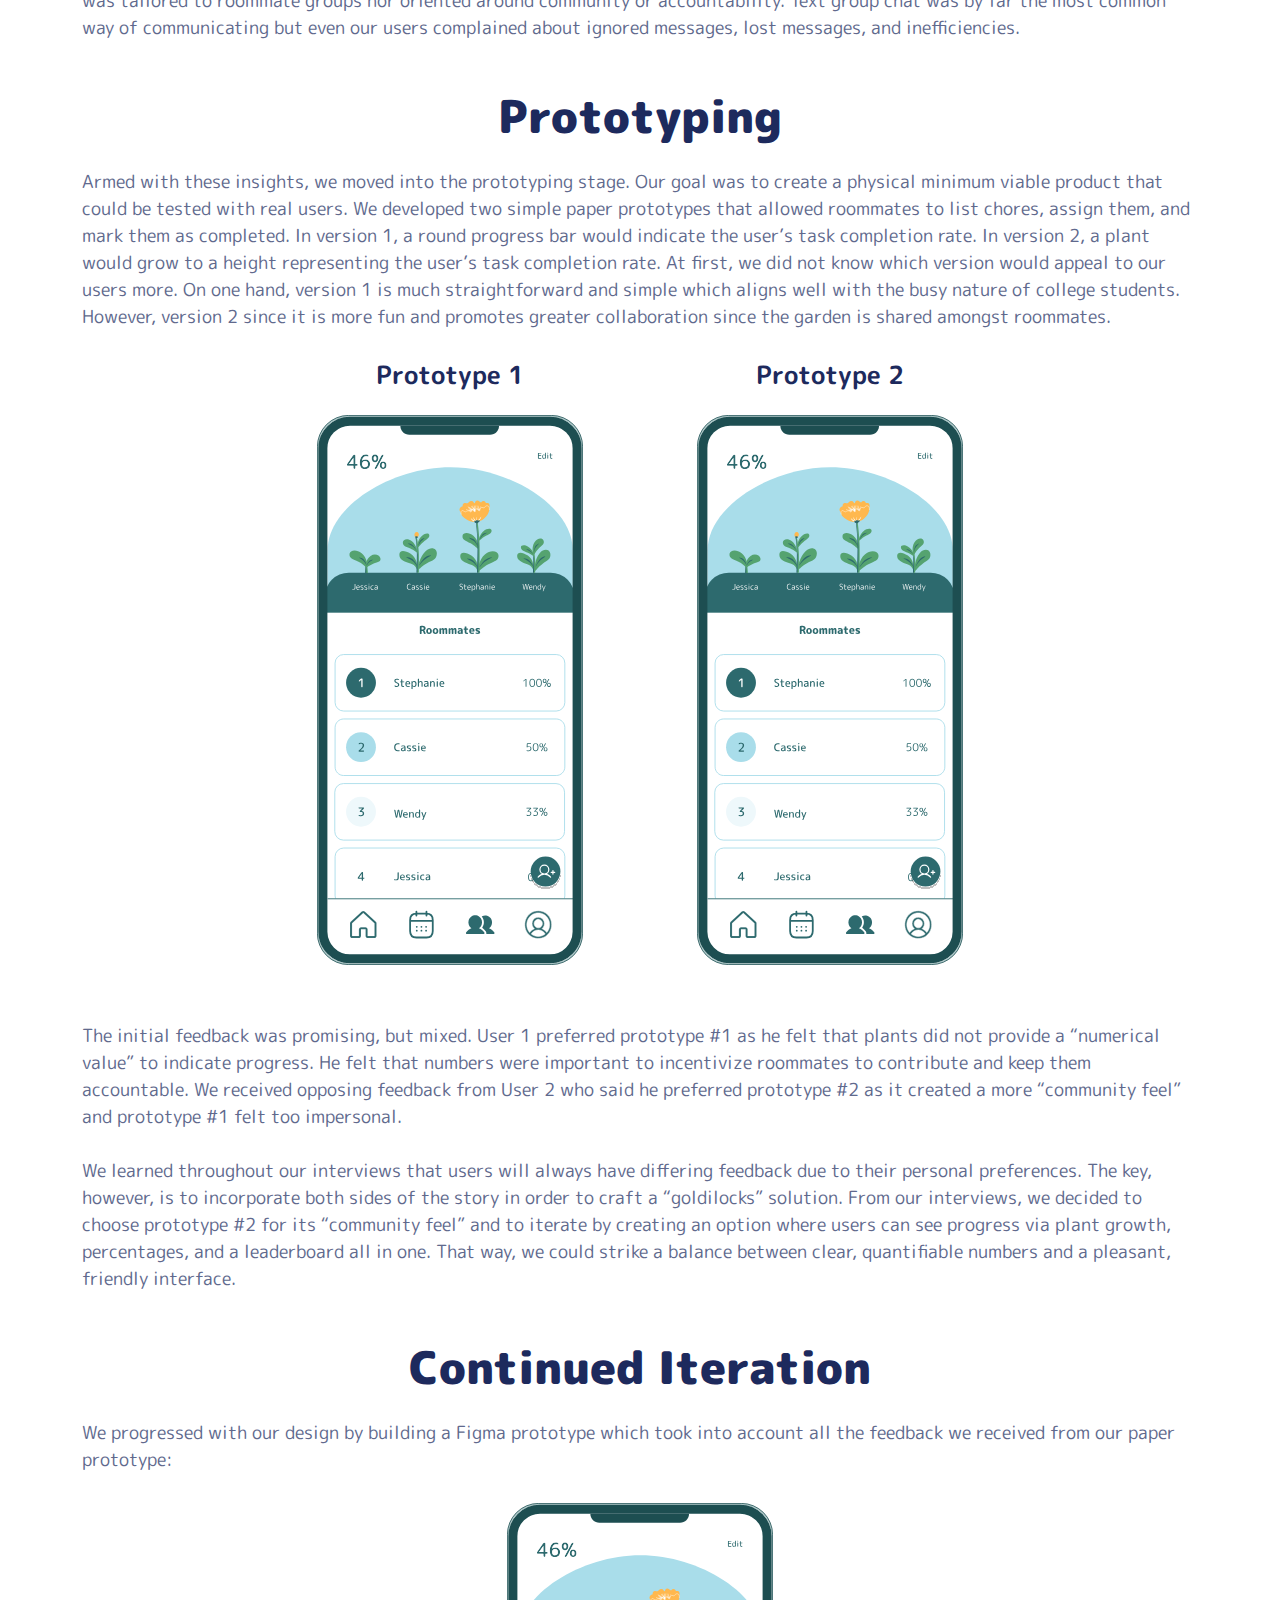
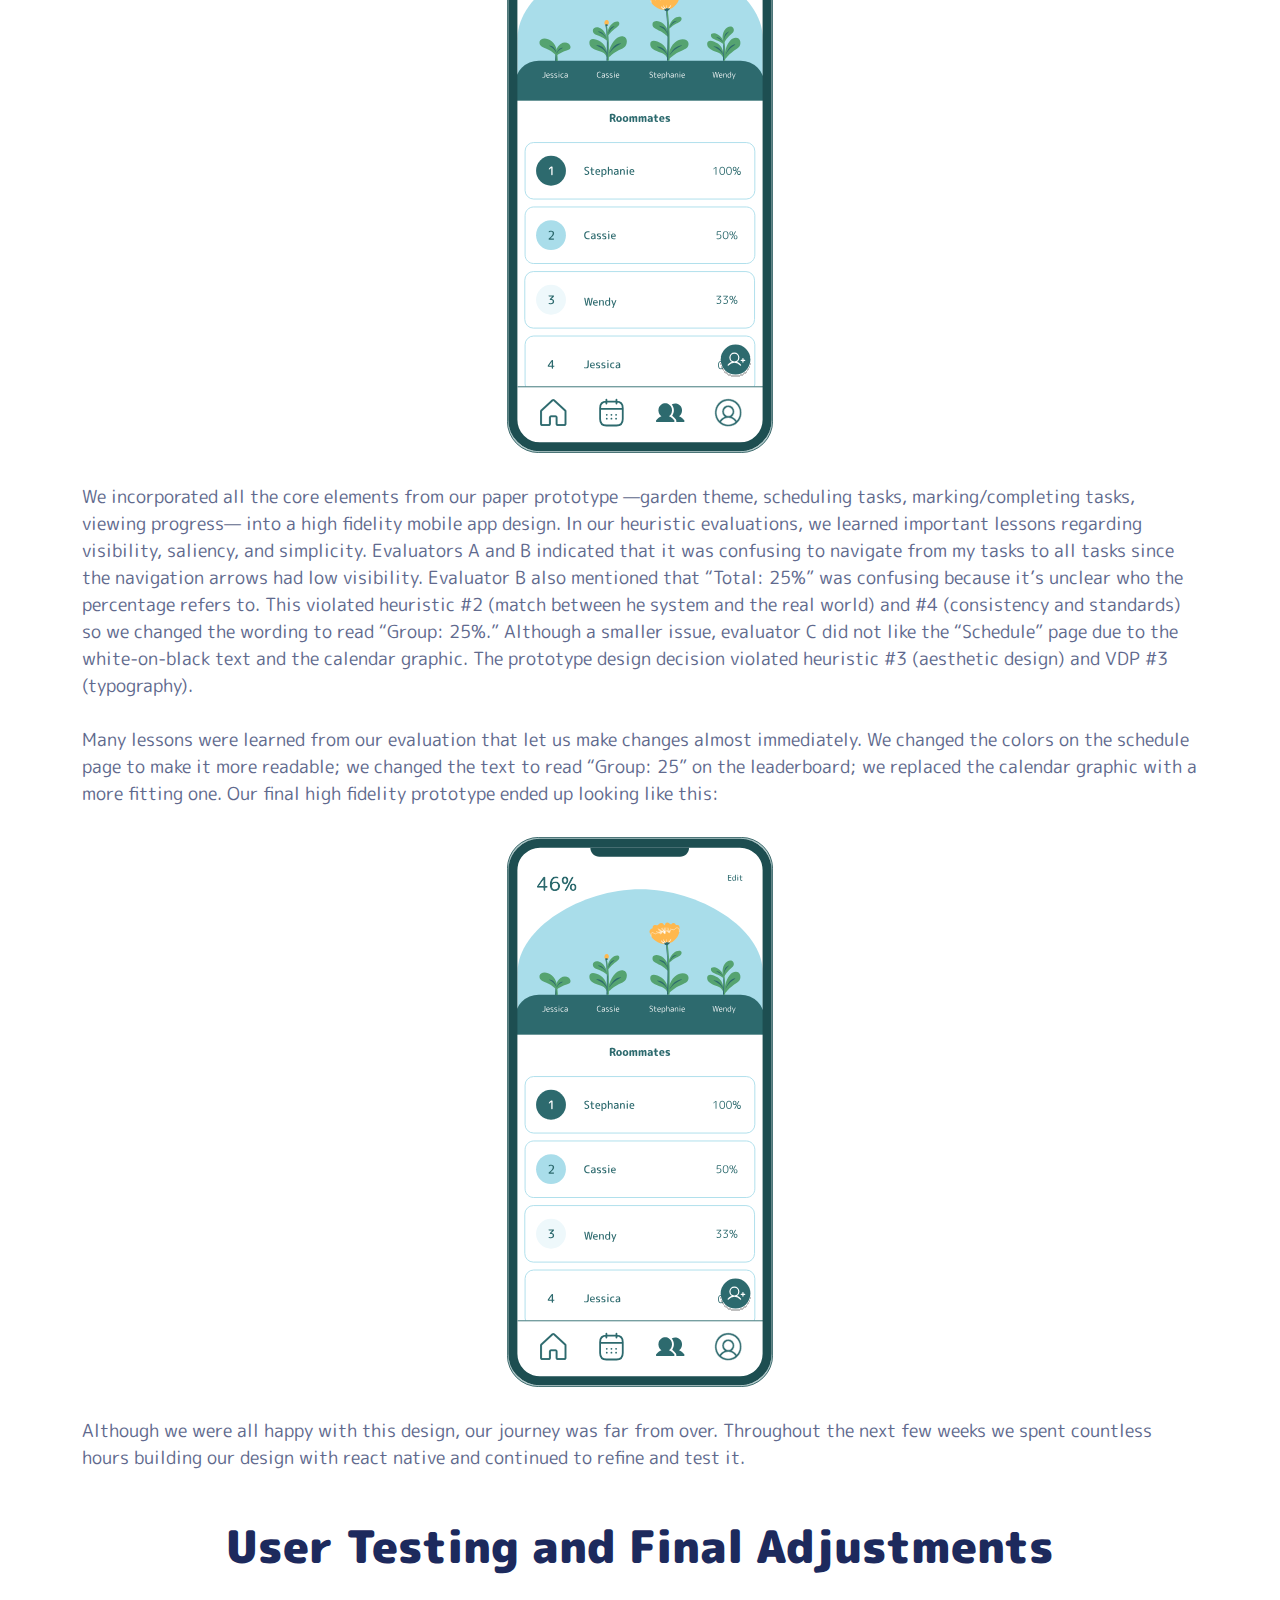
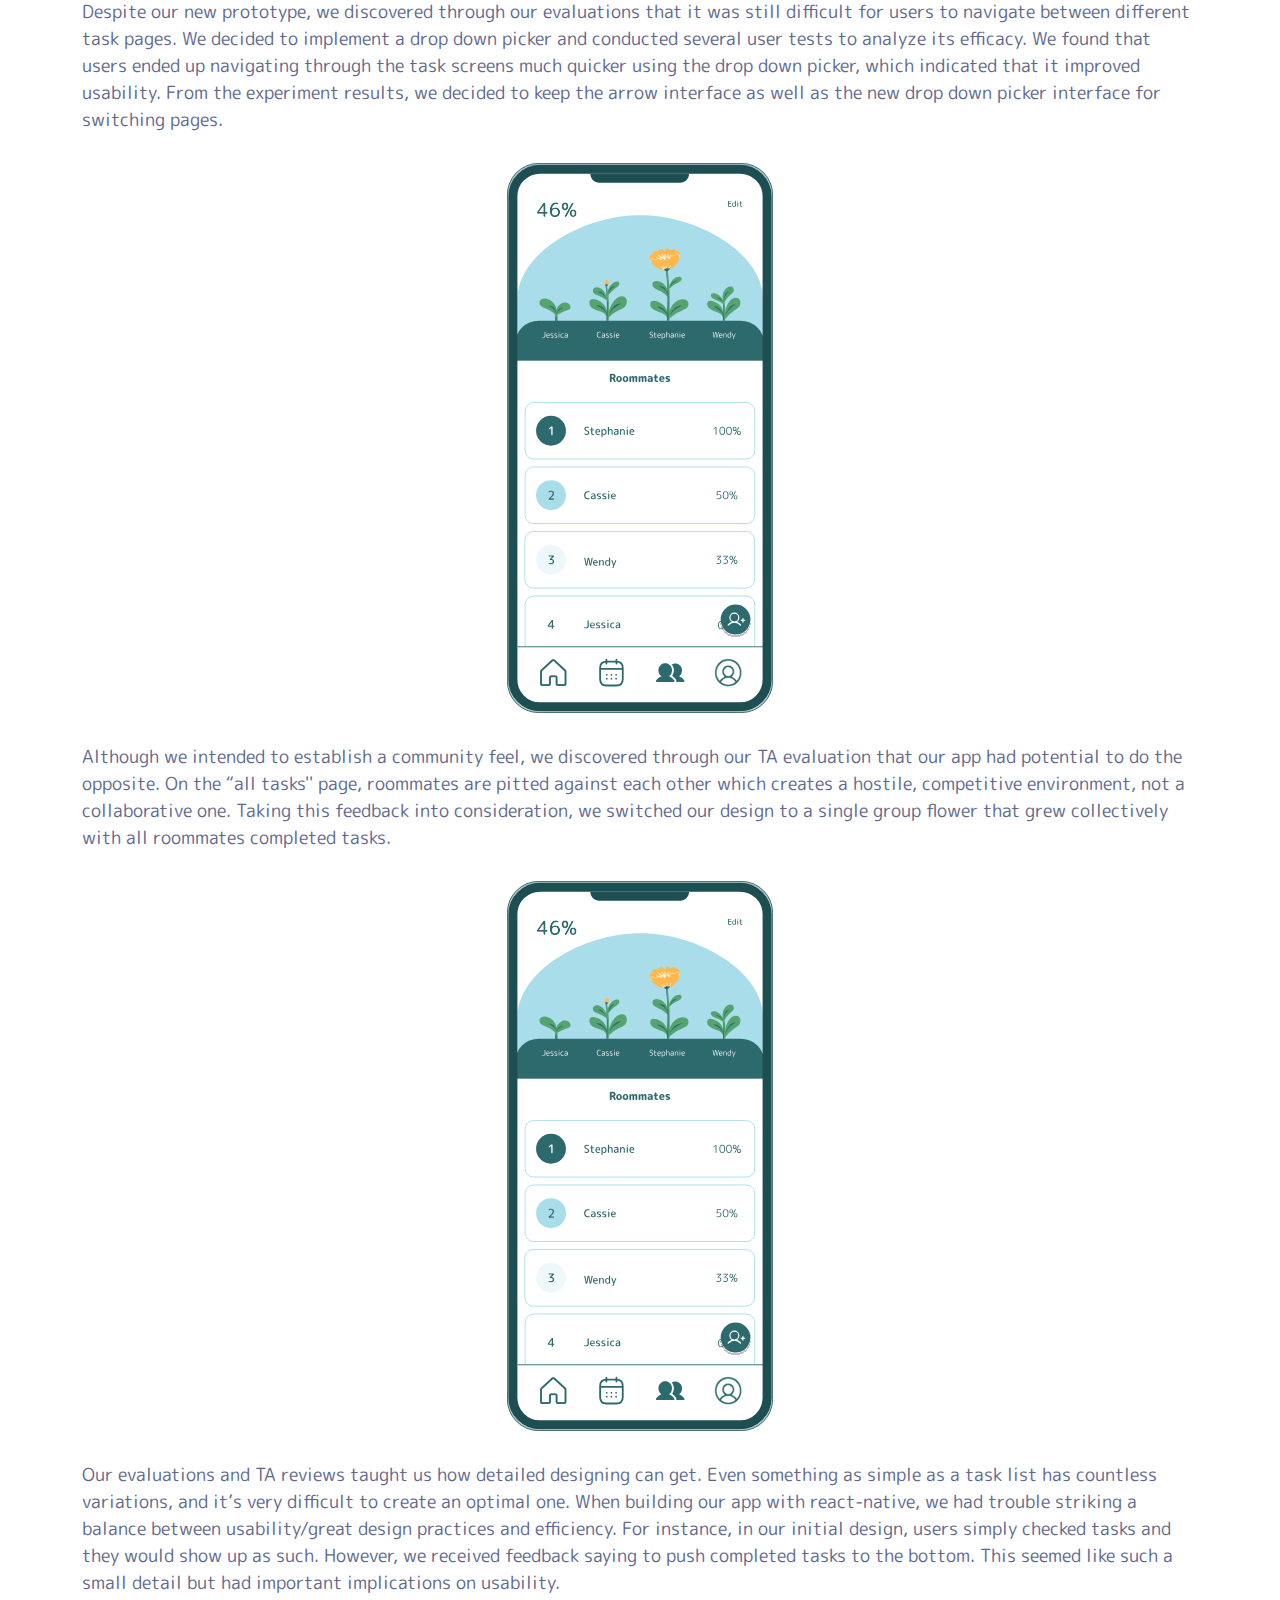
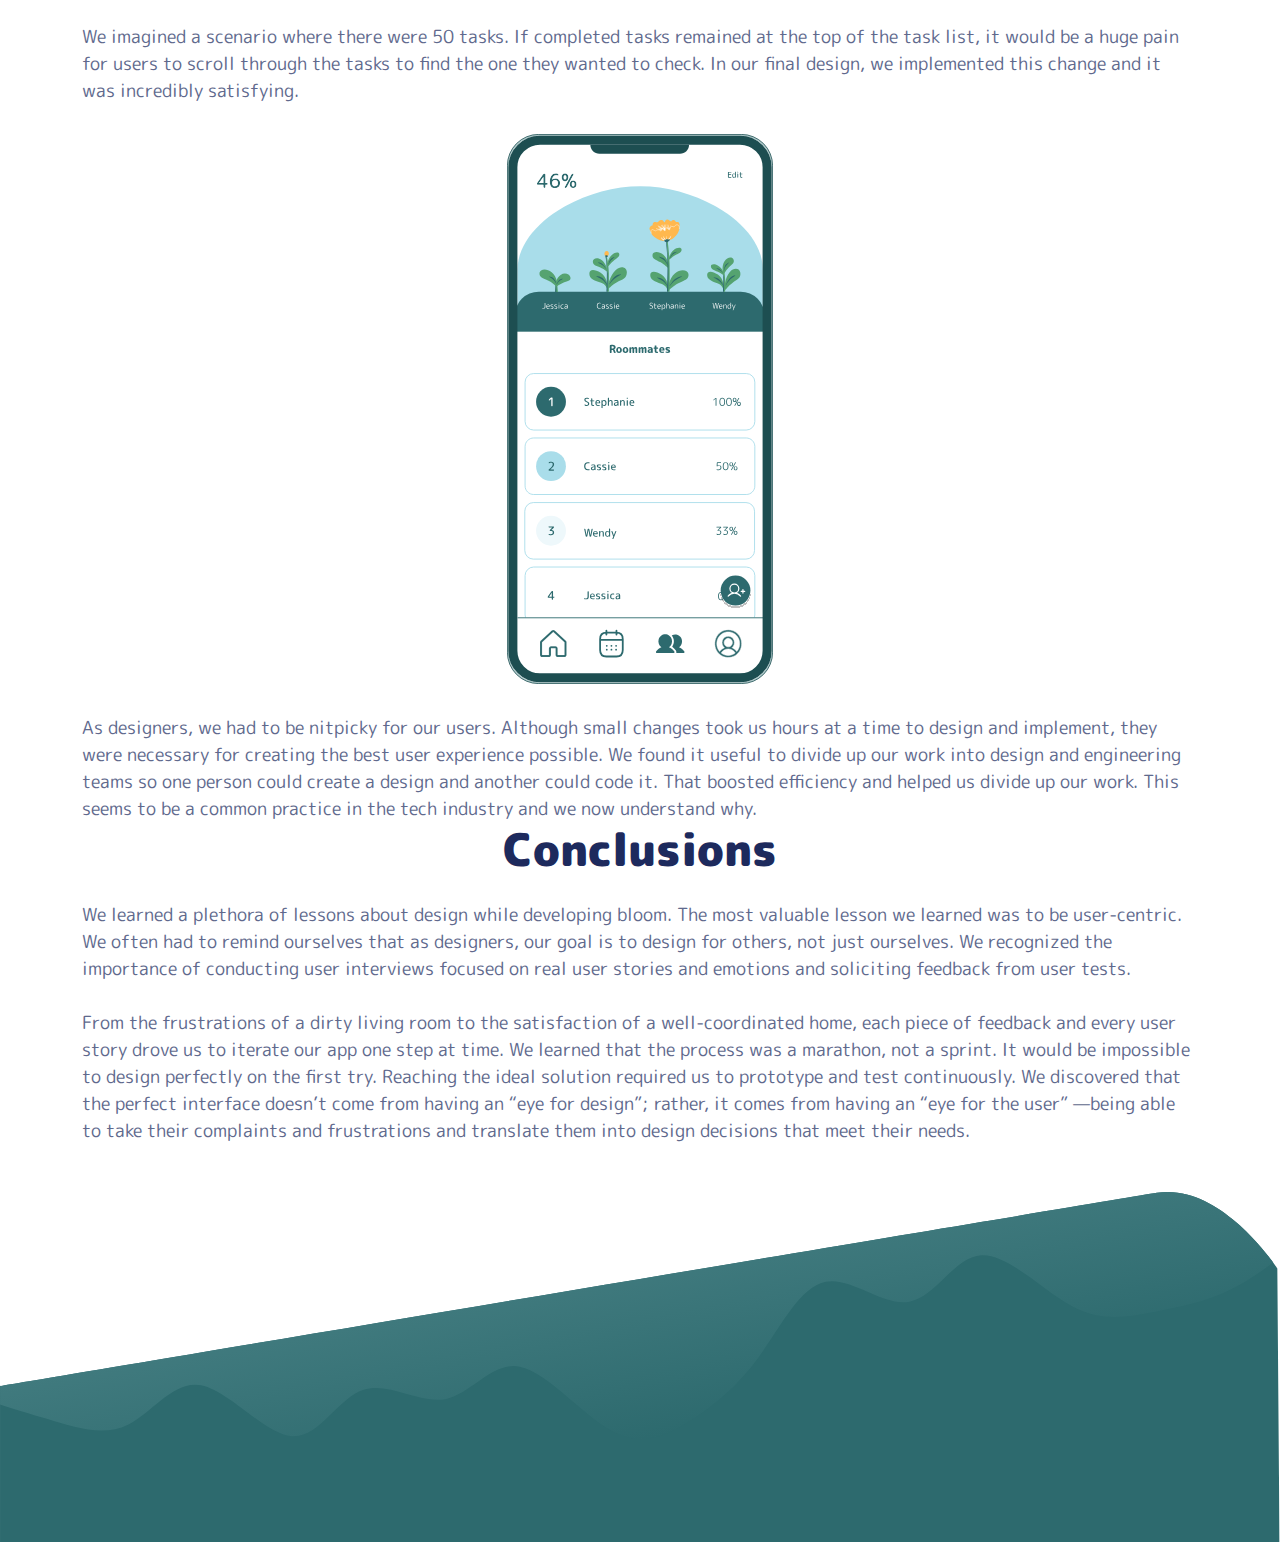
==== commit 00c2f6b5: "finalize" ====
--- a/design-learnings.html
+++ b/design-learnings.html
@@ -62,10 +62,168 @@
 				<div class="row justify-content-center">
 					<div class="col-lg">
 						<div class="section-title text-center">
-							<!-- <h1 class="mb-25 wow fadeInUp" data-wow-delay=".2s" style="visibility: visible; animation-delay: 0.2s; animation-name: fadeInUp;">lorem ipsum</h1> -->
-							<p class="wow fadeInUp" data-wow-delay=".4s" style="visibility: visible; animation-delay: 0.4s; animation-name: fadeInUp; text-align: left;">
-                                Lorem ipsum dolor samet consetetur sadipscing elitr, serewd diam nonumy eirmod tempor invidunt ut labore. Lorem ipsum dolor samet consetetur sadipscing elitr, serewd diam nonumy eirmod tempor invidunt ut labore.
-                                Lorem ipsum dolor samet consetetur sadipscing elitr, serewd diam nonumy eirmod tempor invidunt ut labore.
+							<h1 class="mb-25 wow fadeInUp" data-wow-delay=".2s" style="visibility: visible; animation-delay: 0.2s; animation-name: fadeInUp;">Introduction</h1>
+							<p class="mb-5 wow fadeInUp" data-wow-delay=".4s" style="visibility: visible; animation-delay: 0.4s; animation-name: fadeInUp; text-align: left;">
+                                Our journey of building Bloom, an app designed to simplify and enhance the way roommates manage their shared responsibilities, has been challenging and enlightening. From creating the idea to making finishing touches, each step has brought its own set of lessons about designing for real user needs. We hope to share the lessons we've learned along our journey by reflecting on our insights gained from user research, prototyping, and development.
+                            </p>
+							
+							<h1 class="mb-25 wow fadeInUp" data-wow-delay=".2s" style="visibility: visible; animation-delay: 0.2s; animation-name: fadeInUp;">Understanding User Needs</h1>
+							<p class="mb-5 wow fadeInUp" data-wow-delay=".4s" style="visibility: visible; animation-delay: 0.4s; animation-name: fadeInUp; text-align: left;">
+								Before writing a single line of code, our first step was to identify a target user group and determine their pain points. We decided to focus on roommates because each of us have roommates and, from our personal experiences, we know that maintaining a household is quite difficult and there are very few solutions built for it. Once we narrowed our focus to roommates, we conducted user research through interviews.
+								<br><br>
+								Before conducting interviews, we created a list of questions aimed at understanding how households are managed. These questions included: “Can you describe a recent situation where technology played a role in your household management?” and “How do you currently divide and track household responsibilities?”
+								<br><br>
+								We found that the most effective questions were ones that were open ended questions and invited storytelling. When we asked users questions, such as “What are the main challenges you face in managing your household with roommates?” or “What are the most common household tasks/or things that require communication with your roommates?” we found ourselves with very similar “bullet-point” like answers that did not really reveal much about our user segment. Yes, we got a sense of how they perceive roommate communication and household management, but we did not get to see how they felt about it.
+								<br><br>
+								The feeling part was key. User 2 in our interview told us a story about how her living room was very dirty. She tried cleaning for 3 days but no one else showed up to help out or even mentioned it despite her messaging her group chat. She felt</p>
+							<h3 class="mb-5 wow fadeInUp" data-wow-delay=".4s" style="visibility: visible; animation-delay: 0.4s; animation-name: fadeInUp;">“frustrated, ignored, and undervalued as a roommate.”</h3>
+							<p class="mb-5 wow fadeInUp" data-wow-delay=".4s" style="visibility: visible; animation-delay: 0.4s; animation-name: fadeInUp; text-align: left;">
+								Hearing about User 2’s personal experiences taking care of her home highlighted the emotional impact of poorly managed household chores and underscored the need for a solution that not only organizes tasks but also fosters a supportive community atmosphere among roommates.
+								<br><br>
+								From User 2’s interview and several more, our idea sparked: a collaborative chore coordinator designed to keep roommates accountable for their household tasks. We brainstormed alternative solutions on the market - productivity apps, shared calendars, and something as simple as a text group chat - and found that there was a need for innovation in the space. No existing solution was tailored to roommate groups nor oriented around community or accountability. Text group chat was by far the most common way of communicating but even our users complained about ignored messages, lost messages, and inefficiencies.
+							</p>
+
+							<h1 class="mb-25 wow fadeInUp" data-wow-delay=".2s" style="visibility: visible; animation-delay: 0.2s; animation-name: fadeInUp;">Prototyping</h1>
+							<p class="wow fadeInUp" data-wow-delay=".4s" style="visibility: visible; animation-delay: 0.4s; animation-name: fadeInUp; text-align: left;">
+                                Armed with these insights, we moved into the prototyping stage. Our goal was to create a physical minimum viable product that could be tested with real users. We developed two simple paper prototypes that allowed roommates to list chores, assign them, and mark them as completed. In version 1, a round progress bar would indicate the user’s task completion rate. In version 2, a plant would grow to a height representing the user’s task completion rate. At first, we did not know which version would appeal to our users more. On one hand, version 1 is much straightforward and simple which aligns well with the busy nature of college students. However, version 2 since it is more fun and promotes greater collaboration since the garden is shared amongst roommates.
+                            </p>
+							<div class="row justify-content-center d-flex align-items-center">
+								<div class="col-xl-4 col-lg-8 col-md-10">
+									<div class="single-feature">
+										<div class="content">
+											<h3>Prototype 1</h3>
+											<img
+												src="assets/img/frames/roommates-frame.svg"
+												class="img-1 wow fadeInUp"
+												data-wow-delay=".1s"
+												style="max-width: 90%;"
+											/>
+										</div>
+									</div>
+								</div>
+								<div class="col-xl-4 col-lg-8 col-md-10">
+									<div class="single-feature">
+										<div class="content">
+											<h3>Prototype 2</h3>
+											<img
+												src="assets/img/frames/roommates-frame.svg"
+												class="img-1 wow fadeInUp"
+												data-wow-delay=".1s"
+												style="max-width: 90%;"
+											/>
+										</div>
+									</div>
+								</div>
+							</div>
+							<p class="mb-5 wow fadeInUp" data-wow-delay=".4s" style="visibility: visible; animation-delay: 0.4s; animation-name: fadeInUp; text-align: left;">
+								<br>The initial feedback was promising, but mixed. User 1 preferred prototype #1 as he felt that plants did not provide a “numerical value” to indicate progress. He felt that numbers were important to incentivize roommates to contribute and keep them accountable. We received opposing feedback from User 2 who said he preferred prototype #2 as it created a more “community feel” and prototype #1 felt too impersonal.
+								<br><br>
+								We learned throughout our interviews that users will always have differing feedback due to their personal preferences. The key, however, is to incorporate both sides of the story in order to craft a “goldilocks” solution. From our interviews, we decided to choose prototype #2 for its “community feel” and to iterate by creating an option where users can see progress via plant growth, percentages, and a leaderboard all in one. That way, we could strike a balance between clear, quantifiable numbers and a pleasant, friendly interface.
+							</p>
+
+							<h1 class="mb-25 wow fadeInUp" data-wow-delay=".2s" style="visibility: visible; animation-delay: 0.2s; animation-name: fadeInUp;">Continued Iteration</h1>
+							<p class="wow fadeInUp" data-wow-delay=".4s" style="visibility: visible; animation-delay: 0.4s; animation-name: fadeInUp; text-align: left;">
+                                We progressed with our design by building a Figma prototype which took into account all the feedback we received from our paper prototype:
+                            </p>
+							<div class="row justify-content-center d-flex align-items-center">
+								<div class="col-xl-4 col-lg-8 col-md-10">
+									<div class="single-feature">
+										<div class="content">
+											<img
+												src="assets/img/frames/roommates-frame.svg"
+												class="img-1 wow fadeInUp"
+												data-wow-delay=".1s"
+												style="max-width: 90%;"
+											/>
+										</div>
+									</div>
+								</div>
+							</div>
+							<p class="wow fadeInUp" data-wow-delay=".4s" style="visibility: visible; animation-delay: 0.4s; animation-name: fadeInUp; text-align: left;">
+                                We incorporated all the core elements from our paper prototype —garden theme, scheduling tasks, marking/completing tasks, viewing progress— into a high fidelity mobile app design. In our heuristic evaluations, we learned important lessons regarding visibility, saliency, and simplicity. Evaluators A and B indicated that it was confusing to navigate from my tasks to all tasks since the navigation arrows had low visibility. Evaluator B also mentioned that “Total: 25%” was confusing because it’s unclear who the percentage refers to. This violated heuristic #2 (match between he system and the real world) and #4 (consistency and standards) so we changed the wording to read “Group: 25%.” Although a smaller issue, evaluator C did not like the “Schedule” page due to the white-on-black text and the calendar graphic. The prototype design decision violated heuristic #3 (aesthetic design) and VDP #3 (typography).
+								<br><br>Many lessons were learned from our evaluation that let us make changes almost immediately. We changed the colors on the schedule page to make it more readable; we changed the text to read “Group: 25” on the leaderboard; we replaced the calendar graphic with a more fitting one. Our final high fidelity prototype ended up looking like this:
+                            </p>
+							<div class="row justify-content-center d-flex align-items-center">
+								<div class="col-xl-4 col-lg-8 col-md-10">
+									<div class="single-feature">
+										<div class="content">
+											<img
+												src="assets/img/frames/roommates-frame.svg"
+												class="img-1 wow fadeInUp"
+												data-wow-delay=".1s"
+												style="max-width: 90%;"
+											/>
+										</div>
+									</div>
+								</div>
+							</div>
+							<p class="mb-5 wow fadeInUp" data-wow-delay=".4s" style="visibility: visible; animation-delay: 0.4s; animation-name: fadeInUp; text-align: left;">
+                                Although we were all happy with this design, our journey was far from over. Throughout the next few weeks we spent countless hours building our design with react native and continued to refine and test it.
+                            </p>
+
+							<h1 class="mb-25 wow fadeInUp" data-wow-delay=".2s" style="visibility: visible; animation-delay: 0.2s; animation-name: fadeInUp;">User Testing and Final Adjustments</h1>
+							<p class="wow fadeInUp" data-wow-delay=".4s" style="visibility: visible; animation-delay: 0.4s; animation-name: fadeInUp; text-align: left;">
+								Despite our new prototype, we discovered through our evaluations that it was still difficult for users to navigate between different task pages. We decided to implement a drop down picker and conducted several user tests to analyze its efficacy. We found that users ended up navigating through the task screens much quicker using the drop down picker, which indicated that it improved usability. From the experiment results, we decided to keep the arrow interface as well as the new drop down picker interface for switching pages.
+                            </p>
+							<div class="row justify-content-center d-flex align-items-center">
+								<div class="col-xl-4 col-lg-8 col-md-10">
+									<div class="single-feature">
+										<div class="content">
+											<img
+												src="assets/img/frames/roommates-frame.svg"
+												class="img-1 wow fadeInUp"
+												data-wow-delay=".1s"
+												style="max-width: 90%;"
+											/>
+										</div>
+									</div>
+								</div>
+							</div>
+							<p class="wow fadeInUp" data-wow-delay=".4s" style="visibility: visible; animation-delay: 0.4s; animation-name: fadeInUp; text-align: left;">
+								Although we intended to establish a community feel, we discovered through our TA evaluation that our app had potential to do the opposite. On the “all tasks'' page, roommates are pitted against each other which creates a hostile, competitive environment, not a collaborative one. Taking this feedback into consideration, we switched our design to a single group flower that grew collectively with all roommates completed tasks.
+                            </p>
+							<div class="row justify-content-center d-flex align-items-center">
+								<div class="col-xl-4 col-lg-8 col-md-10">
+									<div class="single-feature">
+										<div class="content">
+											<img
+												src="assets/img/frames/roommates-frame.svg"
+												class="img-1 wow fadeInUp"
+												data-wow-delay=".1s"
+												style="max-width: 90%;"
+											/>
+										</div>
+									</div>
+								</div>
+							</div>
+							<p class="wow fadeInUp" data-wow-delay=".4s" style="visibility: visible; animation-delay: 0.4s; animation-name: fadeInUp; text-align: left;">
+								Our evaluations and TA reviews taught us how detailed designing can get. Even something as simple as a task list has countless variations, and it’s very difficult to create an optimal one. When building our app with react-native, we had trouble striking a balance between usability/great design practices and efficiency. For instance, in our initial design, users simply checked tasks and they would show up as such. However, we received feedback saying to push completed tasks to the bottom. This seemed like such a small detail but had important implications on usability. 
+								<br><br>
+								We imagined a scenario where there were 50 tasks. If completed tasks remained at the top of the task list, it would be a huge pain for users to scroll through the tasks to find the one they wanted to check. In our final design, we implemented this change and it was incredibly satisfying.
+							</p>
+							<div class="row justify-content-center d-flex align-items-center">
+								<div class="col-xl-4 col-lg-8 col-md-10">
+									<div class="single-feature">
+										<div class="content">
+											<img
+												src="assets/img/frames/roommates-frame.svg"
+												class="img-1 wow fadeInUp"
+												data-wow-delay=".1s"
+												style="max-width: 90%;"
+											/>
+										</div>
+									</div>
+								</div>
+							</div>
+							<p class="wow fadeInUp" data-wow-delay=".4s" style="visibility: visible; animation-delay: 0.4s; animation-name: fadeInUp; text-align: left;">
+								As designers, we had to be nitpicky for our users. Although small changes took us hours at a time to design and implement, they were necessary for creating the best user experience possible. We found it useful to divide up our work into design and engineering teams so one person could create a design and another could code it. That boosted efficiency and helped us divide up our work. This seems to be a common practice in the tech industry and we now understand why.
+							</p>
+
+							<h1 class="mb-25 wow fadeInUp" data-wow-delay=".2s" style="visibility: visible; animation-delay: 0.2s; animation-name: fadeInUp;">Conclusions</h1>
+							<p class="mb-5 wow fadeInUp" data-wow-delay=".4s" style="visibility: visible; animation-delay: 0.4s; animation-name: fadeInUp; text-align: left;">
+                                We learned a plethora of lessons about design while developing bloom. The most valuable lesson we learned was to be user-centric. We often had to remind ourselves that as designers, our goal is to design for others, not just ourselves. We recognized the importance of conducting user interviews focused on real user stories and emotions and soliciting feedback from user tests.
+								<br><br>
+								From the frustrations of a dirty living room to the satisfaction of a well-coordinated home, each piece of feedback and every user story drove us to iterate our app one step at time. We learned that the process was a marathon, not a sprint. It would be impossible to design perfectly on the first try. Reaching the ideal solution required us to prototype and test continuously. We discovered that the perfect interface doesn’t come from having an “eye for design”; rather, it comes from having an “eye for the user” —being able to take their complaints and frustrations and translate them into design decisions that meet their needs.
                             </p>
 						</div>
 					</div>
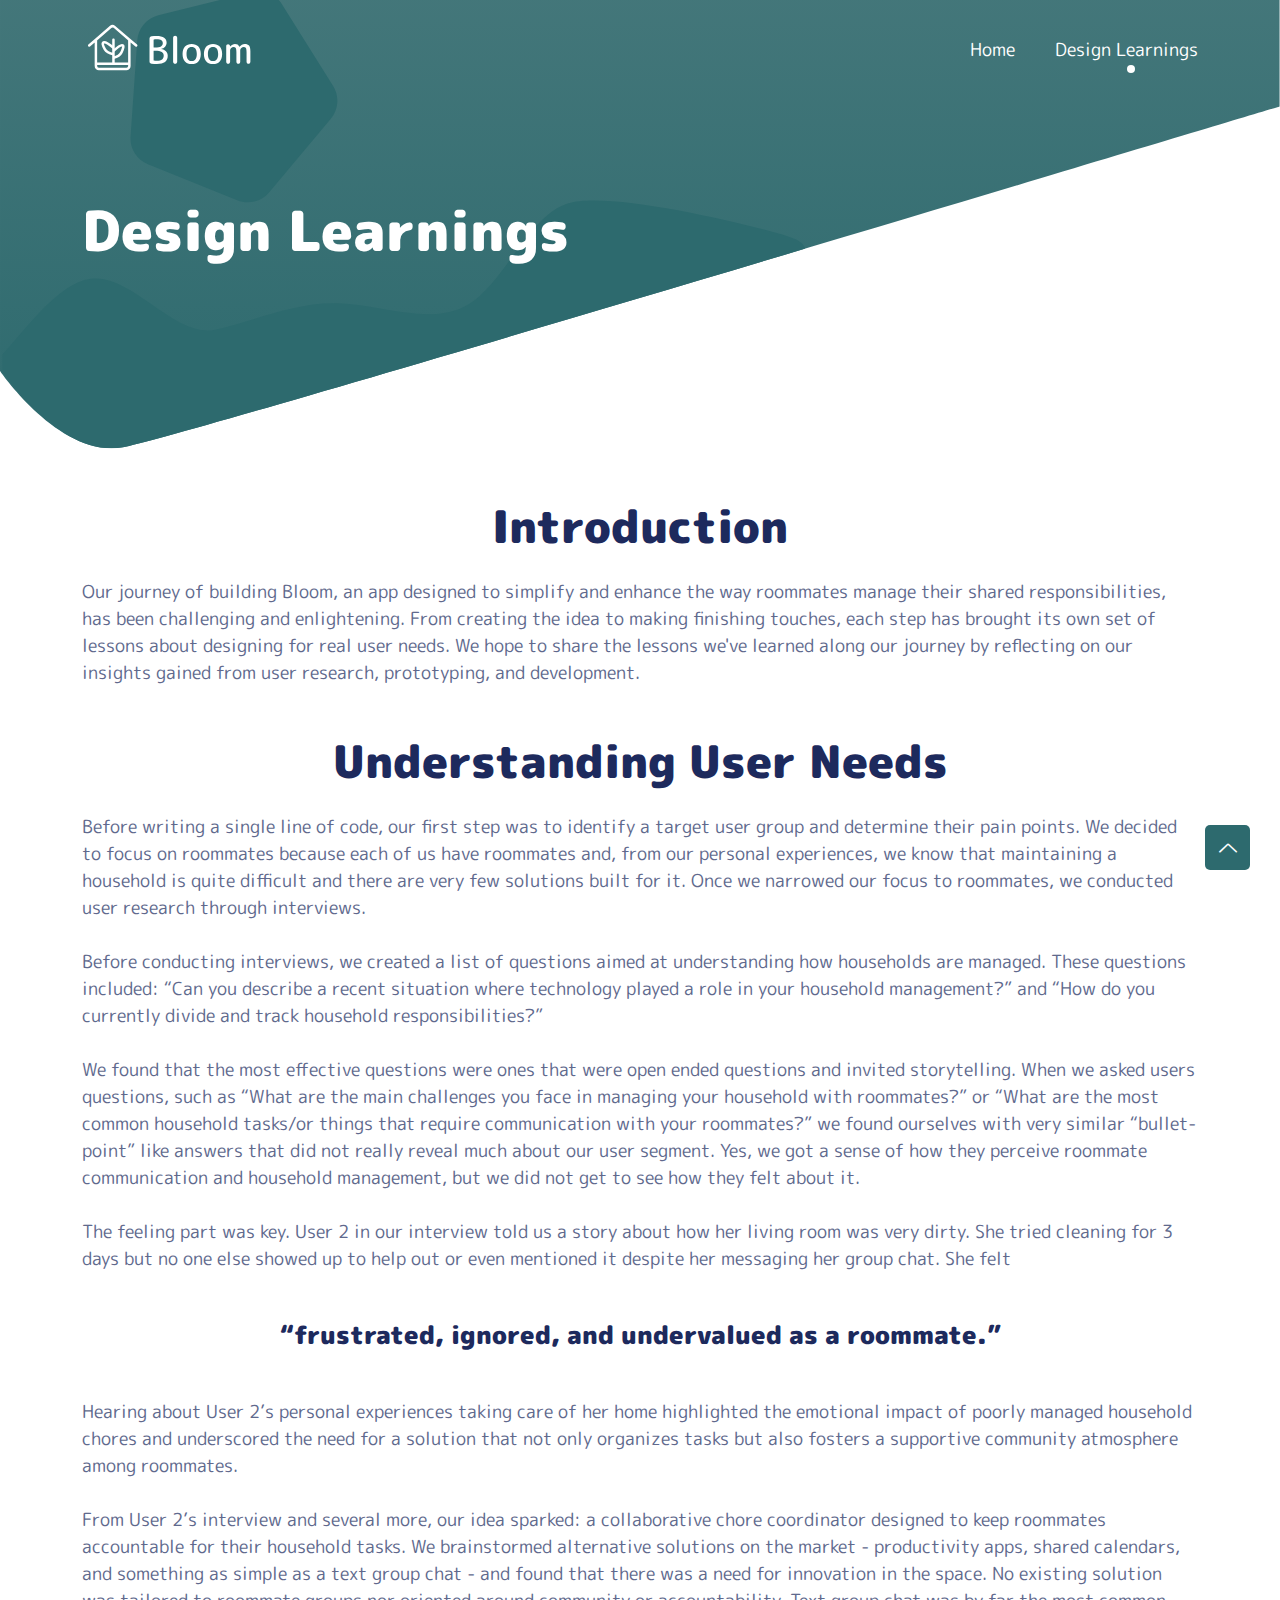
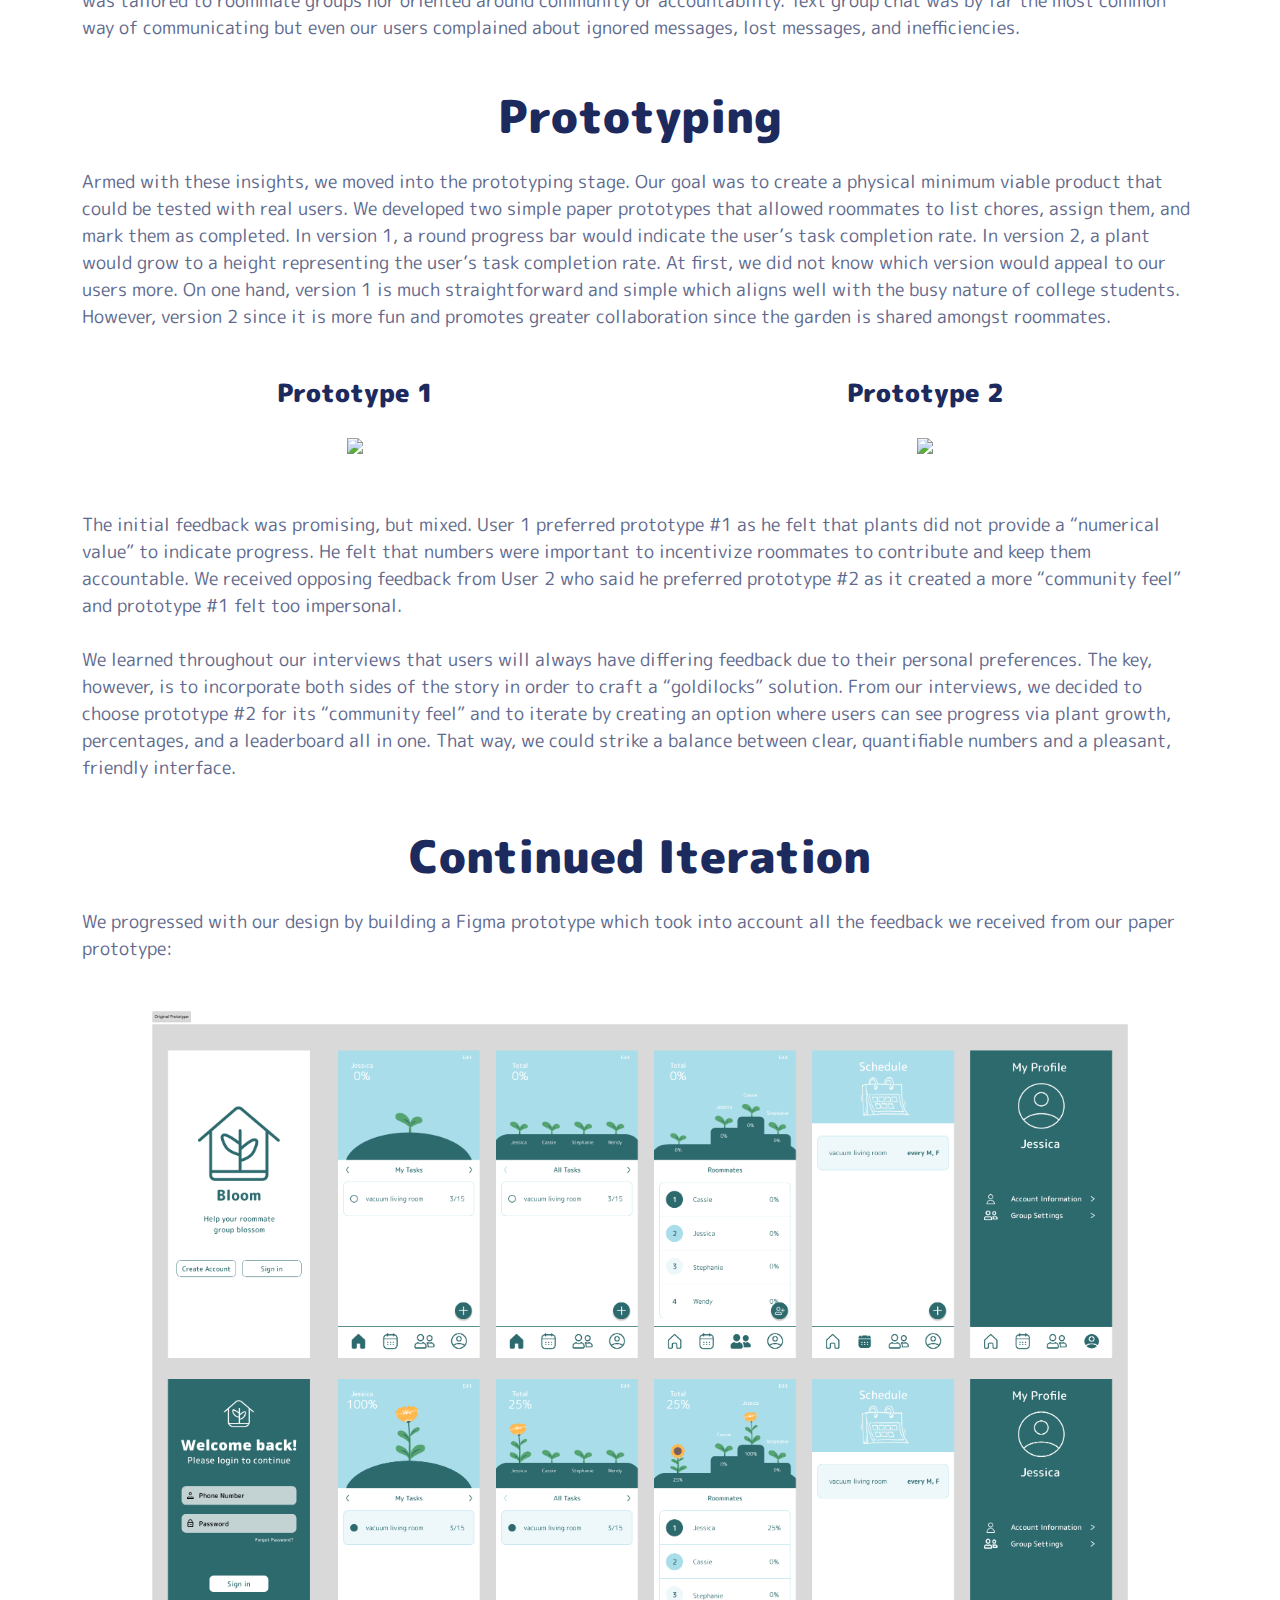
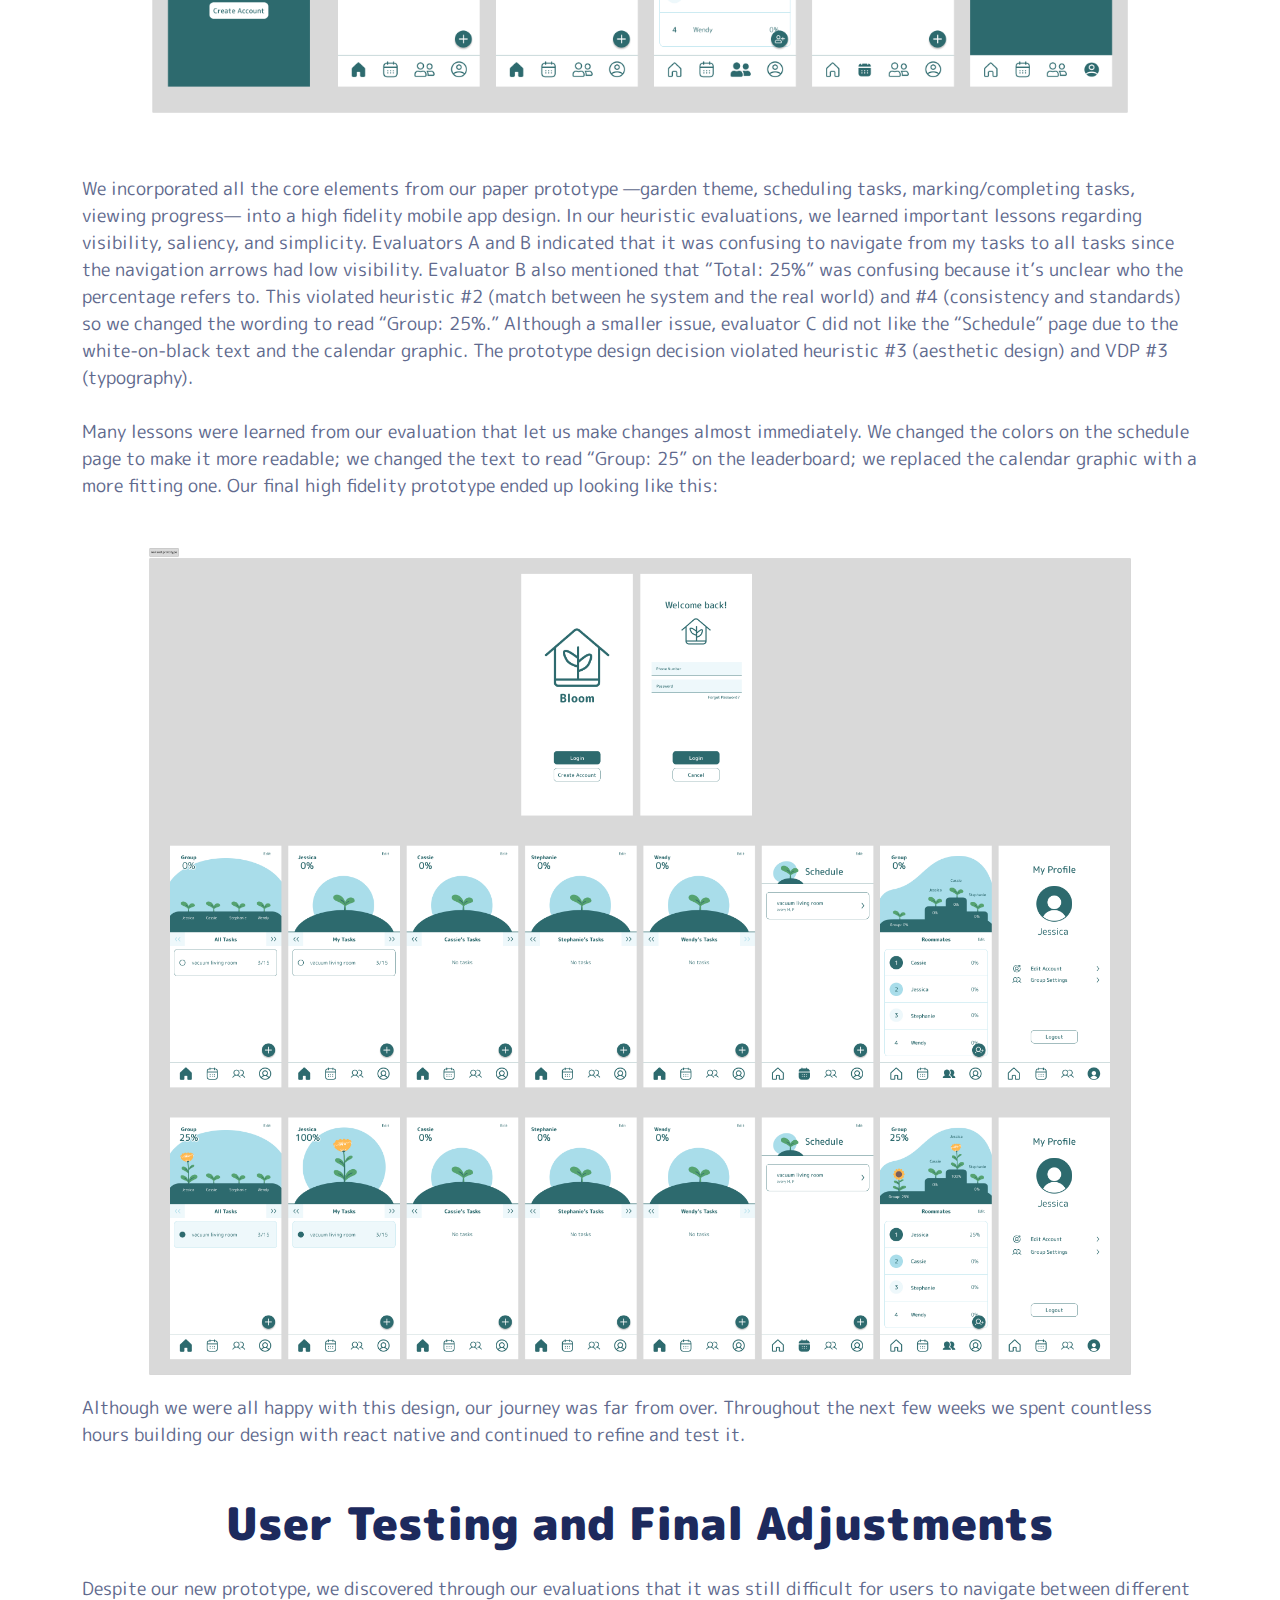
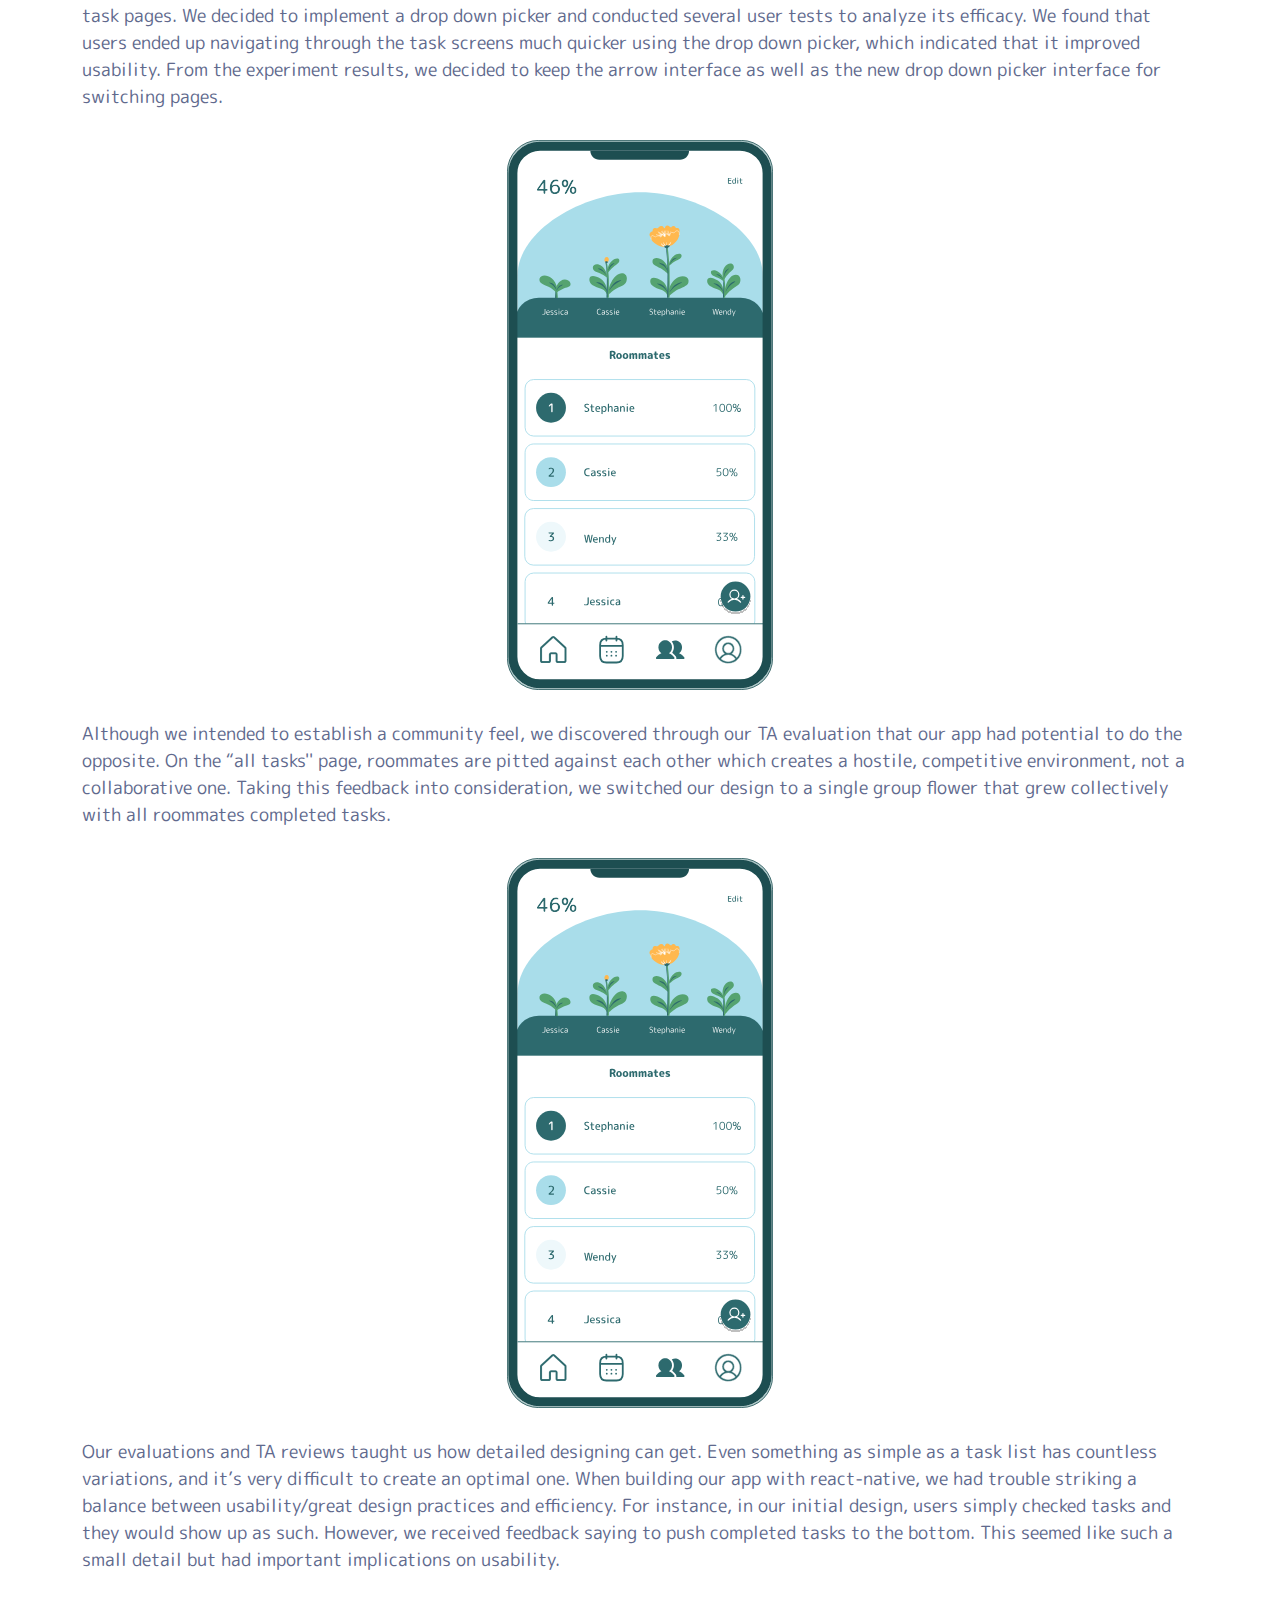
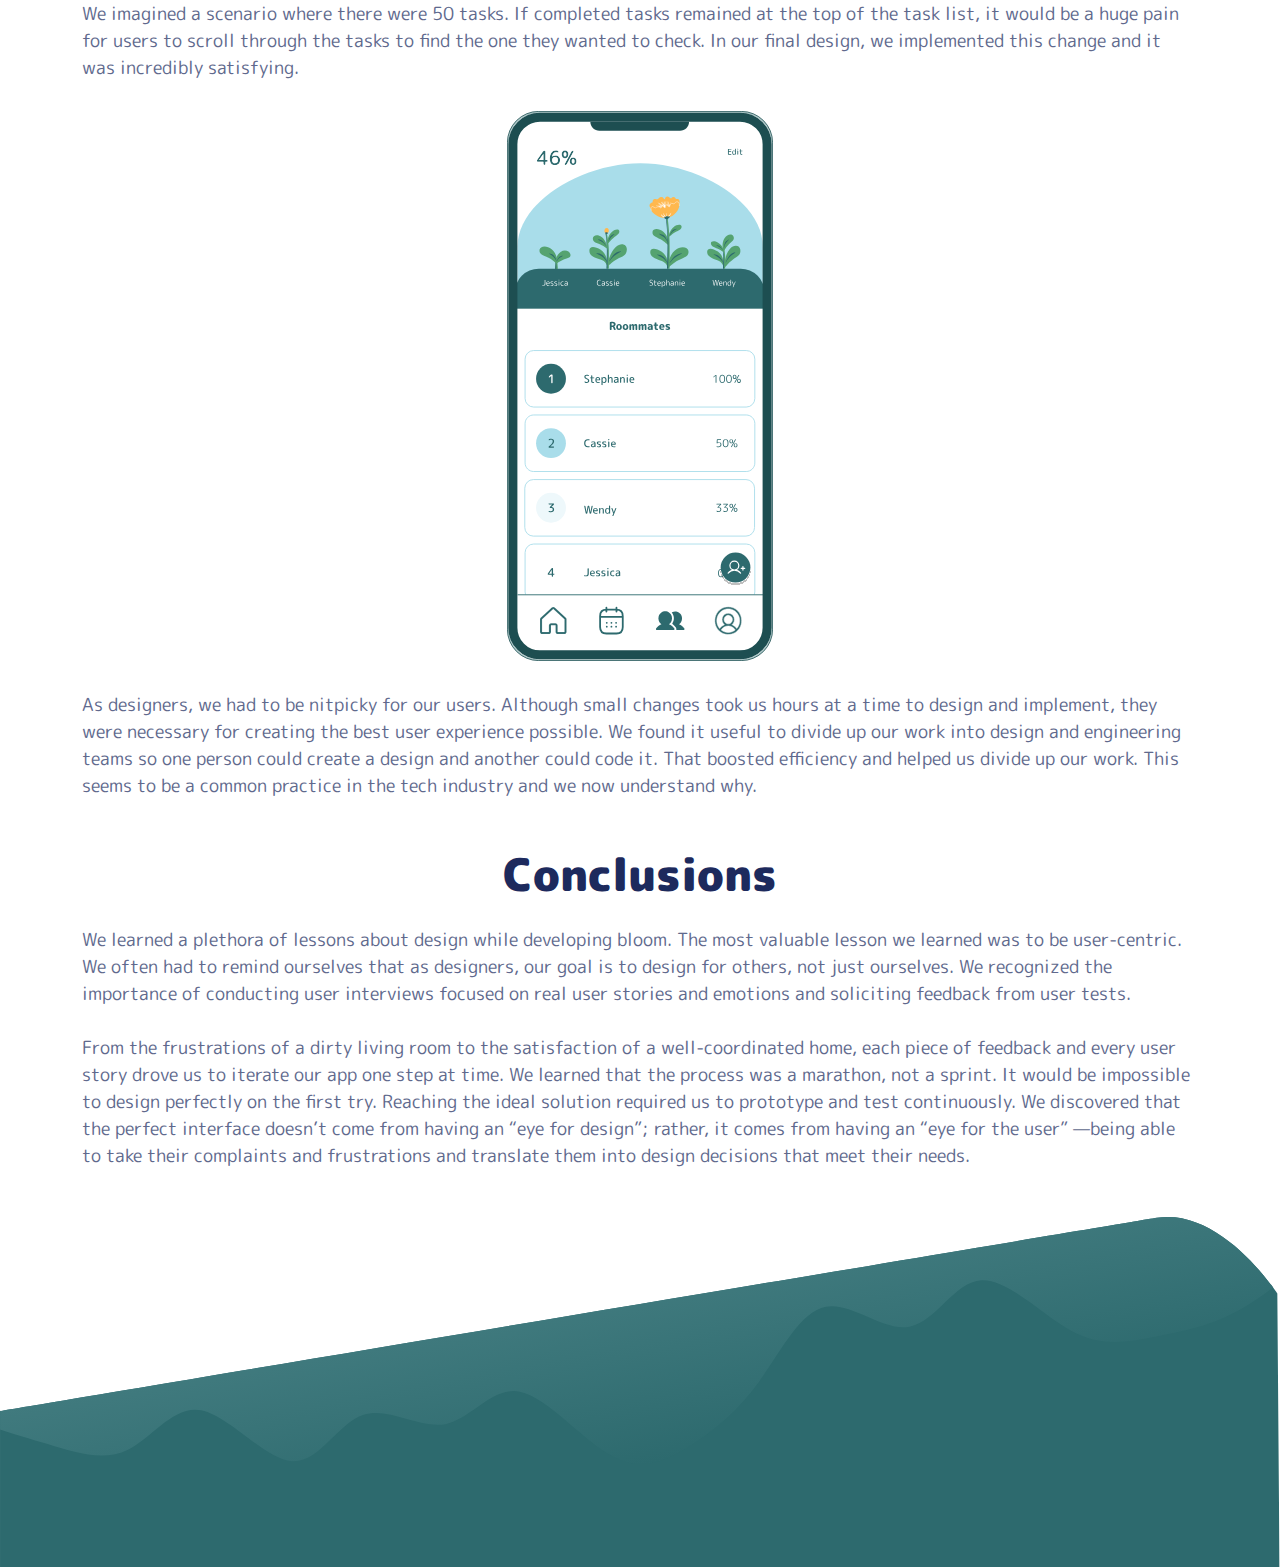
==== commit 9e03810b: "adjust images" ====
--- a/design-learnings.html
+++ b/design-learnings.html
@@ -84,29 +84,31 @@
 							</p>
 
 							<h1 class="mb-25 wow fadeInUp" data-wow-delay=".2s" style="visibility: visible; animation-delay: 0.2s; animation-name: fadeInUp;">Prototyping</h1>
-							<p class="wow fadeInUp" data-wow-delay=".4s" style="visibility: visible; animation-delay: 0.4s; animation-name: fadeInUp; text-align: left;">
+							<p class="mb-5 wow fadeInUp" data-wow-delay=".4s" style="visibility: visible; animation-delay: 0.4s; animation-name: fadeInUp; text-align: left;">
                                 Armed with these insights, we moved into the prototyping stage. Our goal was to create a physical minimum viable product that could be tested with real users. We developed two simple paper prototypes that allowed roommates to list chores, assign them, and mark them as completed. In version 1, a round progress bar would indicate the user’s task completion rate. In version 2, a plant would grow to a height representing the user’s task completion rate. At first, we did not know which version would appeal to our users more. On one hand, version 1 is much straightforward and simple which aligns well with the busy nature of college students. However, version 2 since it is more fun and promotes greater collaboration since the garden is shared amongst roommates.
                             </p>
 							<div class="row justify-content-center d-flex align-items-center">
-								<div class="col-xl-4 col-lg-8 col-md-10">
-									<div class="single-feature">
-										<div class="content">
-											<h3>Prototype 1</h3>
-											<img
-												src="assets/img/frames/roommates-frame.svg"
-												class="img-1 wow fadeInUp"
-												data-wow-delay=".1s"
-												style="max-width: 90%;"
-											/>
-										</div>
-									</div>
-								</div>
-								<div class="col-xl-4 col-lg-8 col-md-10">
-									<div class="single-feature">
-										<div class="content">
-											<h3>Prototype 2</h3>
-											<img
-												src="assets/img/frames/roommates-frame.svg"
+								<div class="col"><h3>Prototype 1</h3></div>
+								<div class="col"><h3>Prototype 2</h3></div>
+							</div>
+							<div class="row justify-content-center d-flex align-items-center">
+								<div class="col">
+									<div class="single-feature">
+										<div class="content">
+											<img
+												src="assets/img/design-learnings/prototype-1.png"
+												class="img-1 wow fadeInUp"
+												data-wow-delay=".1s"
+												style="max-width: 90%;"
+											/>
+										</div>
+									</div>
+								</div>
+								<div class="col">
+									<div class="single-feature">
+										<div class="content">
+											<img
+												src="assets/img/design-learnings/prototype-2.png"
 												class="img-1 wow fadeInUp"
 												data-wow-delay=".1s"
 												style="max-width: 90%;"
@@ -122,40 +124,28 @@
 							</p>
 
 							<h1 class="mb-25 wow fadeInUp" data-wow-delay=".2s" style="visibility: visible; animation-delay: 0.2s; animation-name: fadeInUp;">Continued Iteration</h1>
-							<p class="wow fadeInUp" data-wow-delay=".4s" style="visibility: visible; animation-delay: 0.4s; animation-name: fadeInUp; text-align: left;">
+							<p class="mb-5 wow fadeInUp" data-wow-delay=".4s" style="visibility: visible; animation-delay: 0.4s; animation-name: fadeInUp; text-align: left;">
                                 We progressed with our design by building a Figma prototype which took into account all the feedback we received from our paper prototype:
                             </p>
-							<div class="row justify-content-center d-flex align-items-center">
-								<div class="col-xl-4 col-lg-8 col-md-10">
-									<div class="single-feature">
-										<div class="content">
-											<img
-												src="assets/img/frames/roommates-frame.svg"
-												class="img-1 wow fadeInUp"
-												data-wow-delay=".1s"
-												style="max-width: 90%;"
-											/>
-										</div>
-									</div>
-								</div>
-							</div>
-							<p class="wow fadeInUp" data-wow-delay=".4s" style="visibility: visible; animation-delay: 0.4s; animation-name: fadeInUp; text-align: left;">
+							<div class="mb-5">
+								<img
+									src="assets/img/design-learnings/Original-Prototype.png"
+									class="img-1 wow fadeInUp"
+									data-wow-delay=".1s"
+									style="max-width: 90%;"
+								/>
+							</div>
+							<p class="mb-5 wow fadeInUp" data-wow-delay=".4s" style="visibility: visible; animation-delay: 0.4s; animation-name: fadeInUp; text-align: left;">
                                 We incorporated all the core elements from our paper prototype —garden theme, scheduling tasks, marking/completing tasks, viewing progress— into a high fidelity mobile app design. In our heuristic evaluations, we learned important lessons regarding visibility, saliency, and simplicity. Evaluators A and B indicated that it was confusing to navigate from my tasks to all tasks since the navigation arrows had low visibility. Evaluator B also mentioned that “Total: 25%” was confusing because it’s unclear who the percentage refers to. This violated heuristic #2 (match between he system and the real world) and #4 (consistency and standards) so we changed the wording to read “Group: 25%.” Although a smaller issue, evaluator C did not like the “Schedule” page due to the white-on-black text and the calendar graphic. The prototype design decision violated heuristic #3 (aesthetic design) and VDP #3 (typography).
 								<br><br>Many lessons were learned from our evaluation that let us make changes almost immediately. We changed the colors on the schedule page to make it more readable; we changed the text to read “Group: 25” on the leaderboard; we replaced the calendar graphic with a more fitting one. Our final high fidelity prototype ended up looking like this:
                             </p>
-							<div class="row justify-content-center d-flex align-items-center">
-								<div class="col-xl-4 col-lg-8 col-md-10">
-									<div class="single-feature">
-										<div class="content">
-											<img
-												src="assets/img/frames/roommates-frame.svg"
-												class="img-1 wow fadeInUp"
-												data-wow-delay=".1s"
-												style="max-width: 90%;"
-											/>
-										</div>
-									</div>
-								</div>
+							<div class="mb-2">
+								<img
+									src="assets/img/design-learnings/revised-prototype.png"
+									class="img-1 wow fadeInUp"
+									data-wow-delay=".1s"
+									style="max-width: 90%;"
+								/>
 							</div>
 							<p class="mb-5 wow fadeInUp" data-wow-delay=".4s" style="visibility: visible; animation-delay: 0.4s; animation-name: fadeInUp; text-align: left;">
                                 Although we were all happy with this design, our journey was far from over. Throughout the next few weeks we spent countless hours building our design with react native and continued to refine and test it.
@@ -215,7 +205,7 @@
 									</div>
 								</div>
 							</div>
-							<p class="wow fadeInUp" data-wow-delay=".4s" style="visibility: visible; animation-delay: 0.4s; animation-name: fadeInUp; text-align: left;">
+							<p class="mb-5 wow fadeInUp" data-wow-delay=".4s" style="visibility: visible; animation-delay: 0.4s; animation-name: fadeInUp; text-align: left;">
 								As designers, we had to be nitpicky for our users. Although small changes took us hours at a time to design and implement, they were necessary for creating the best user experience possible. We found it useful to divide up our work into design and engineering teams so one person could create a design and another could code it. That boosted efficiency and helped us divide up our work. This seems to be a common practice in the tech industry and we now understand why.
 							</p>
 
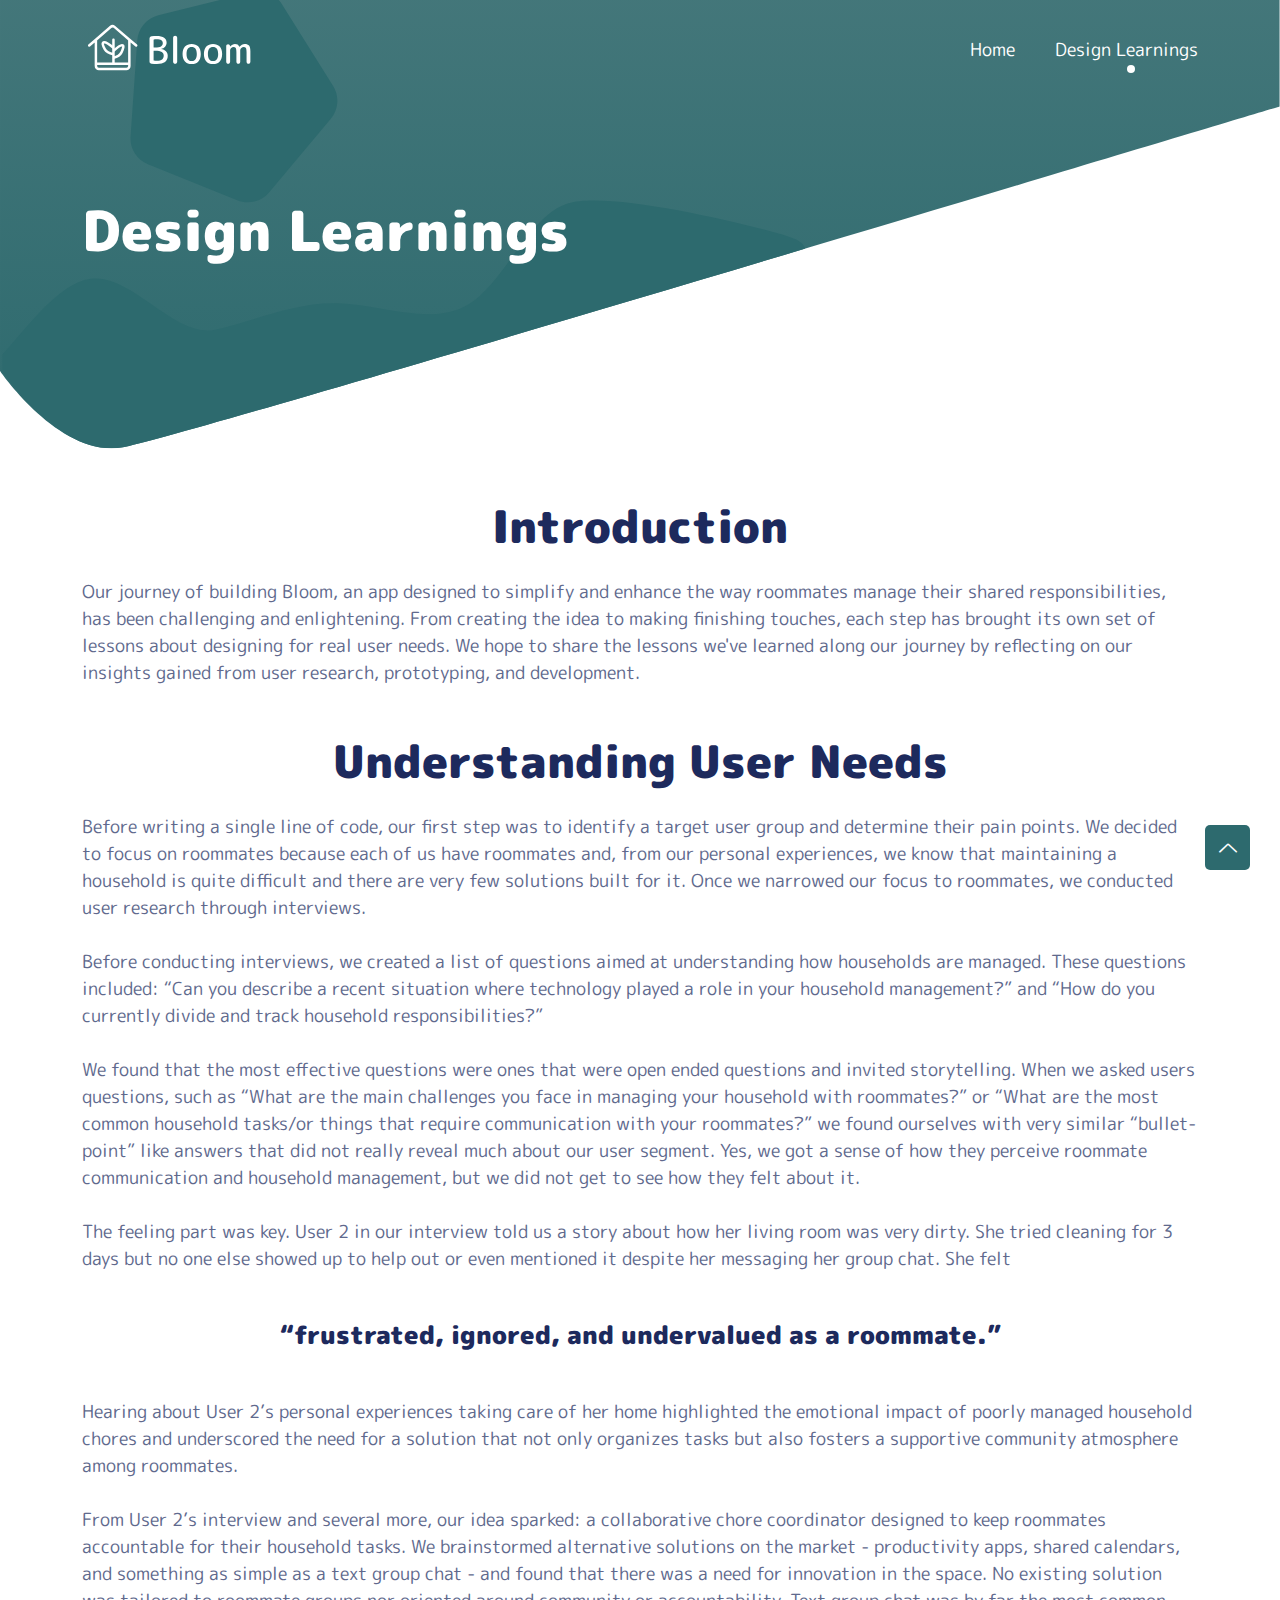
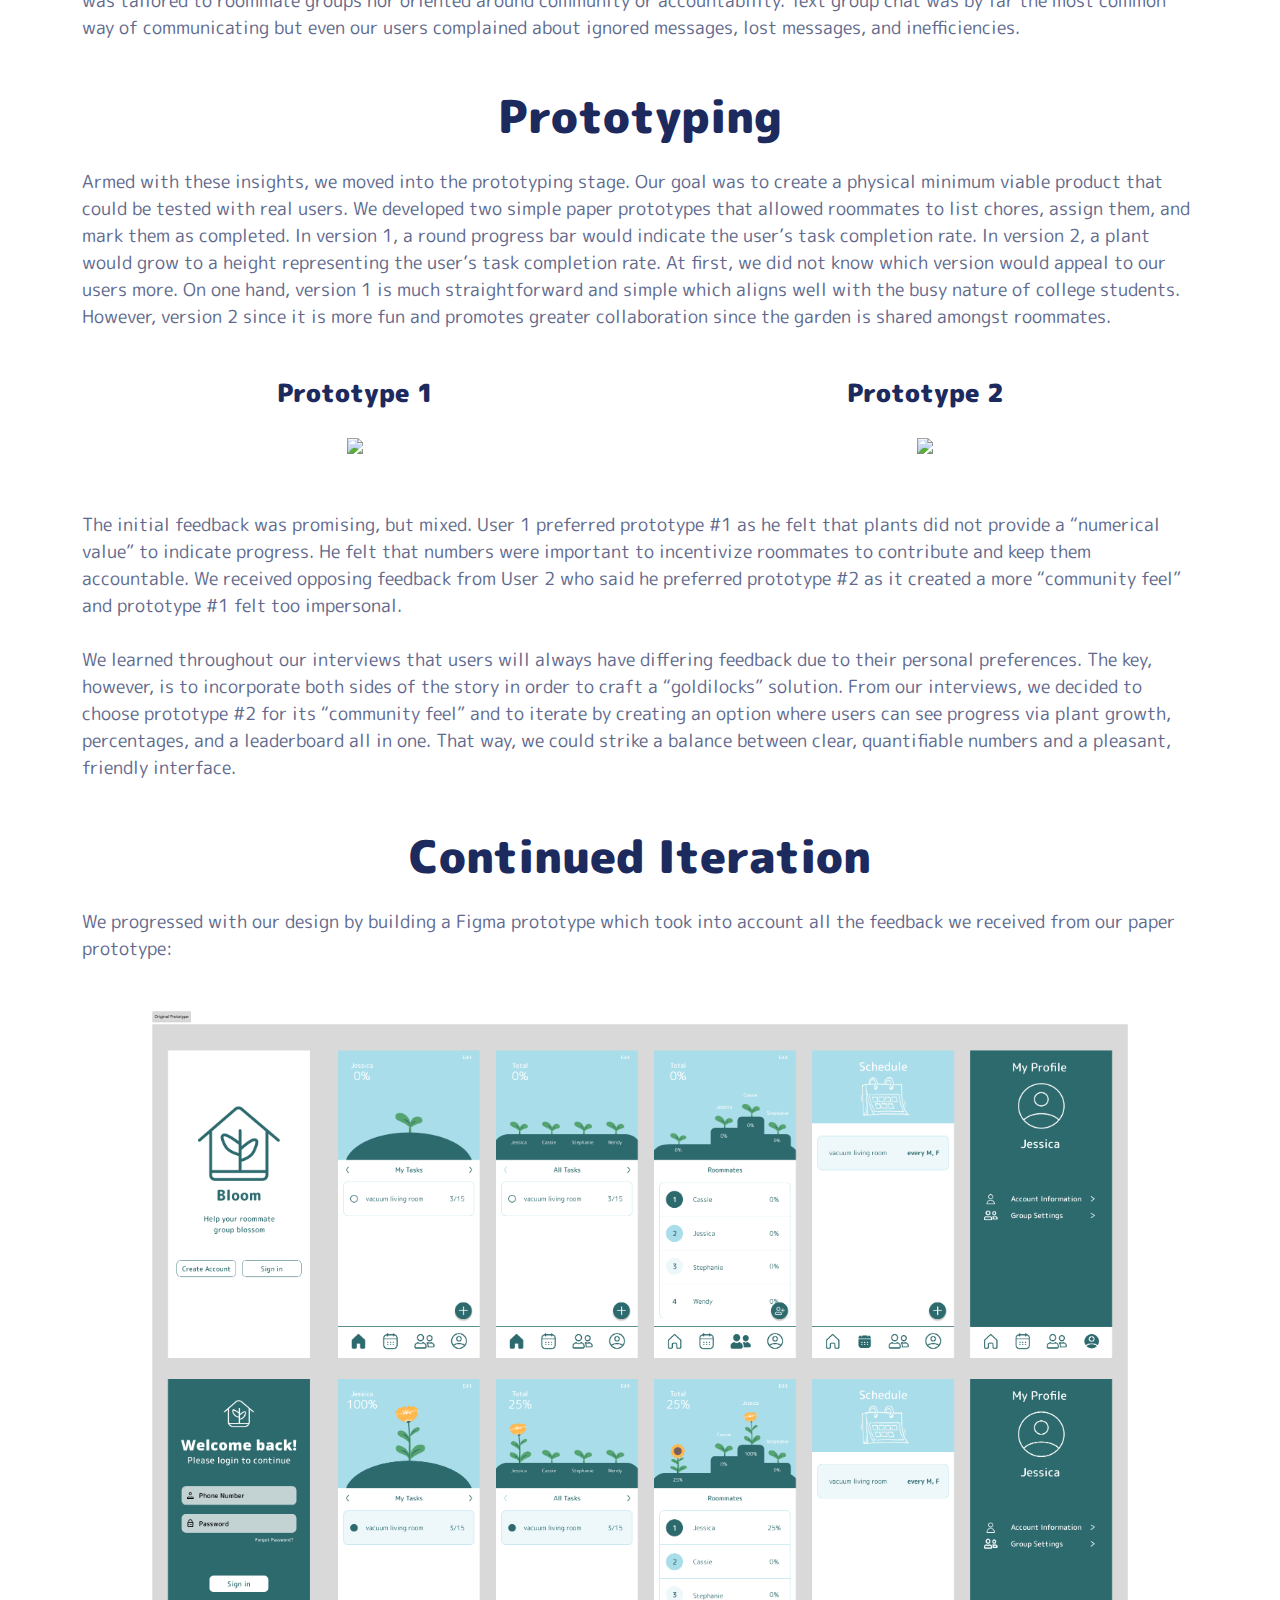
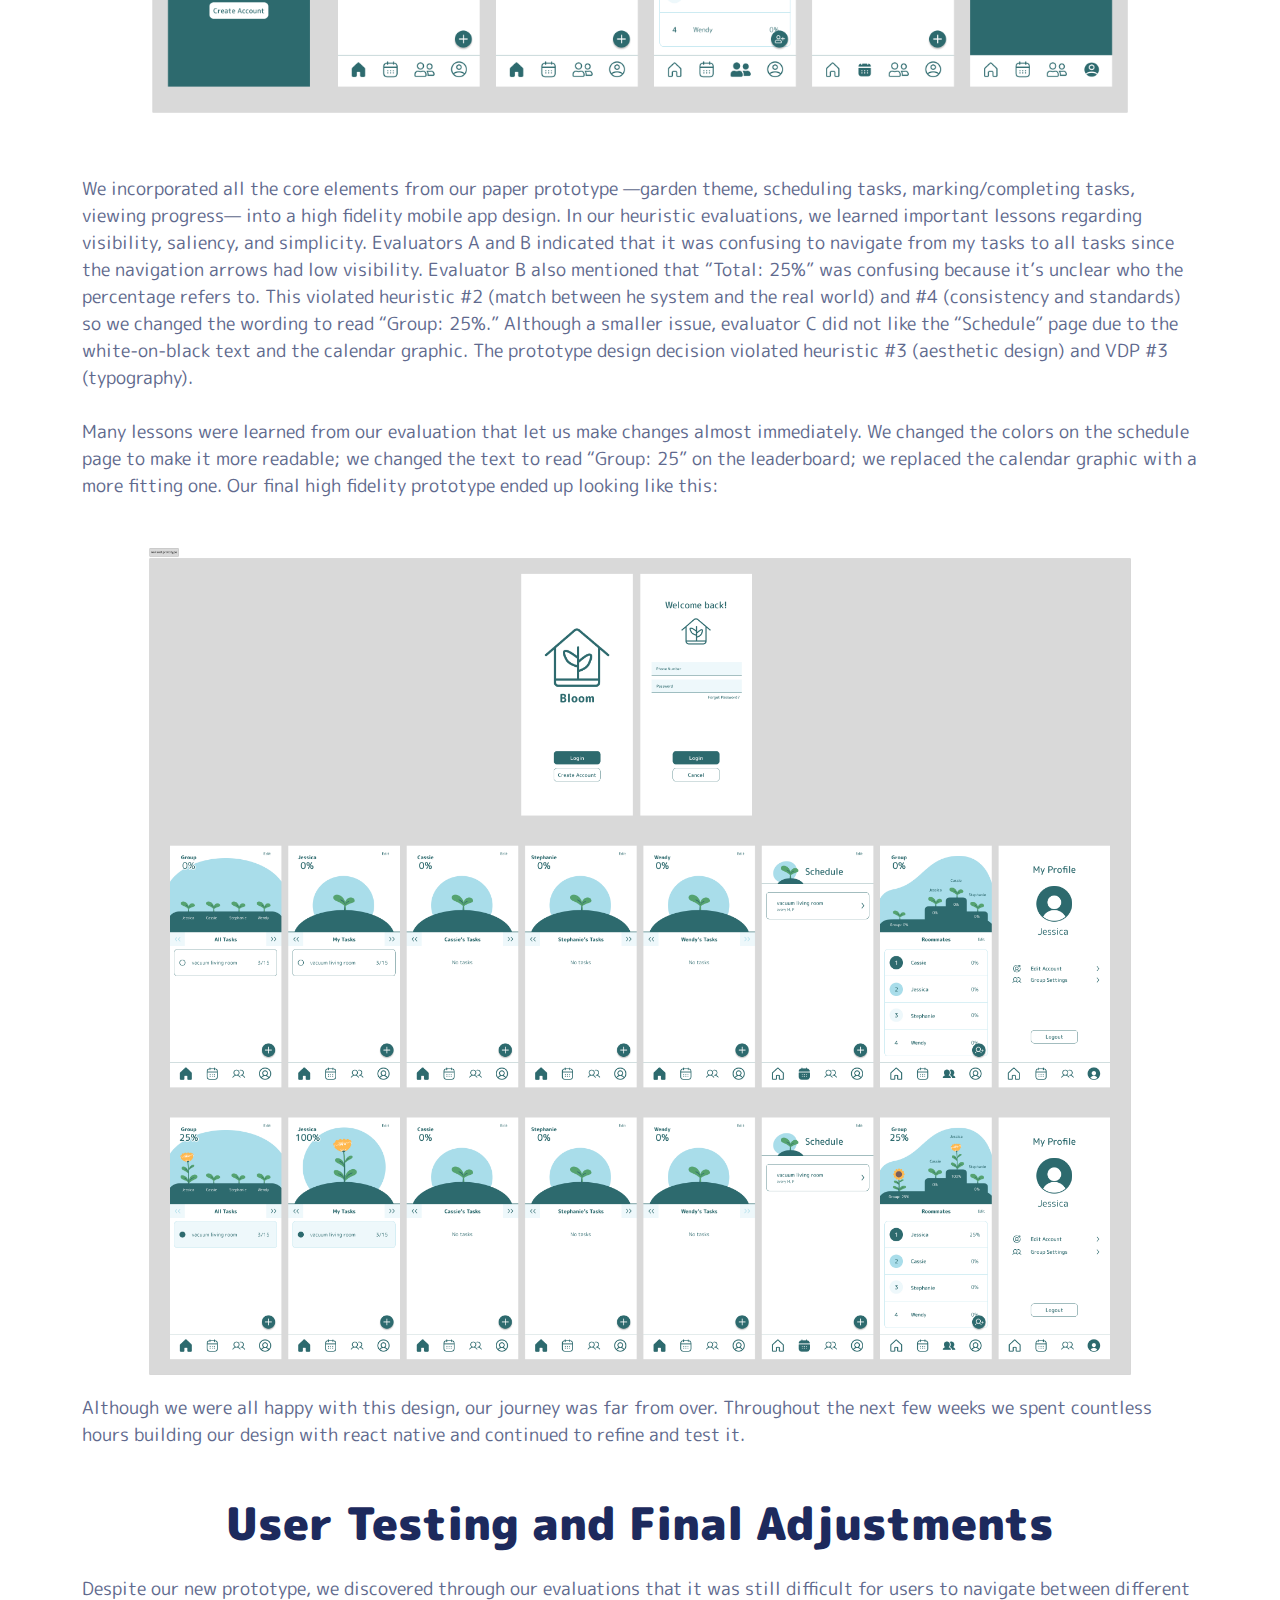
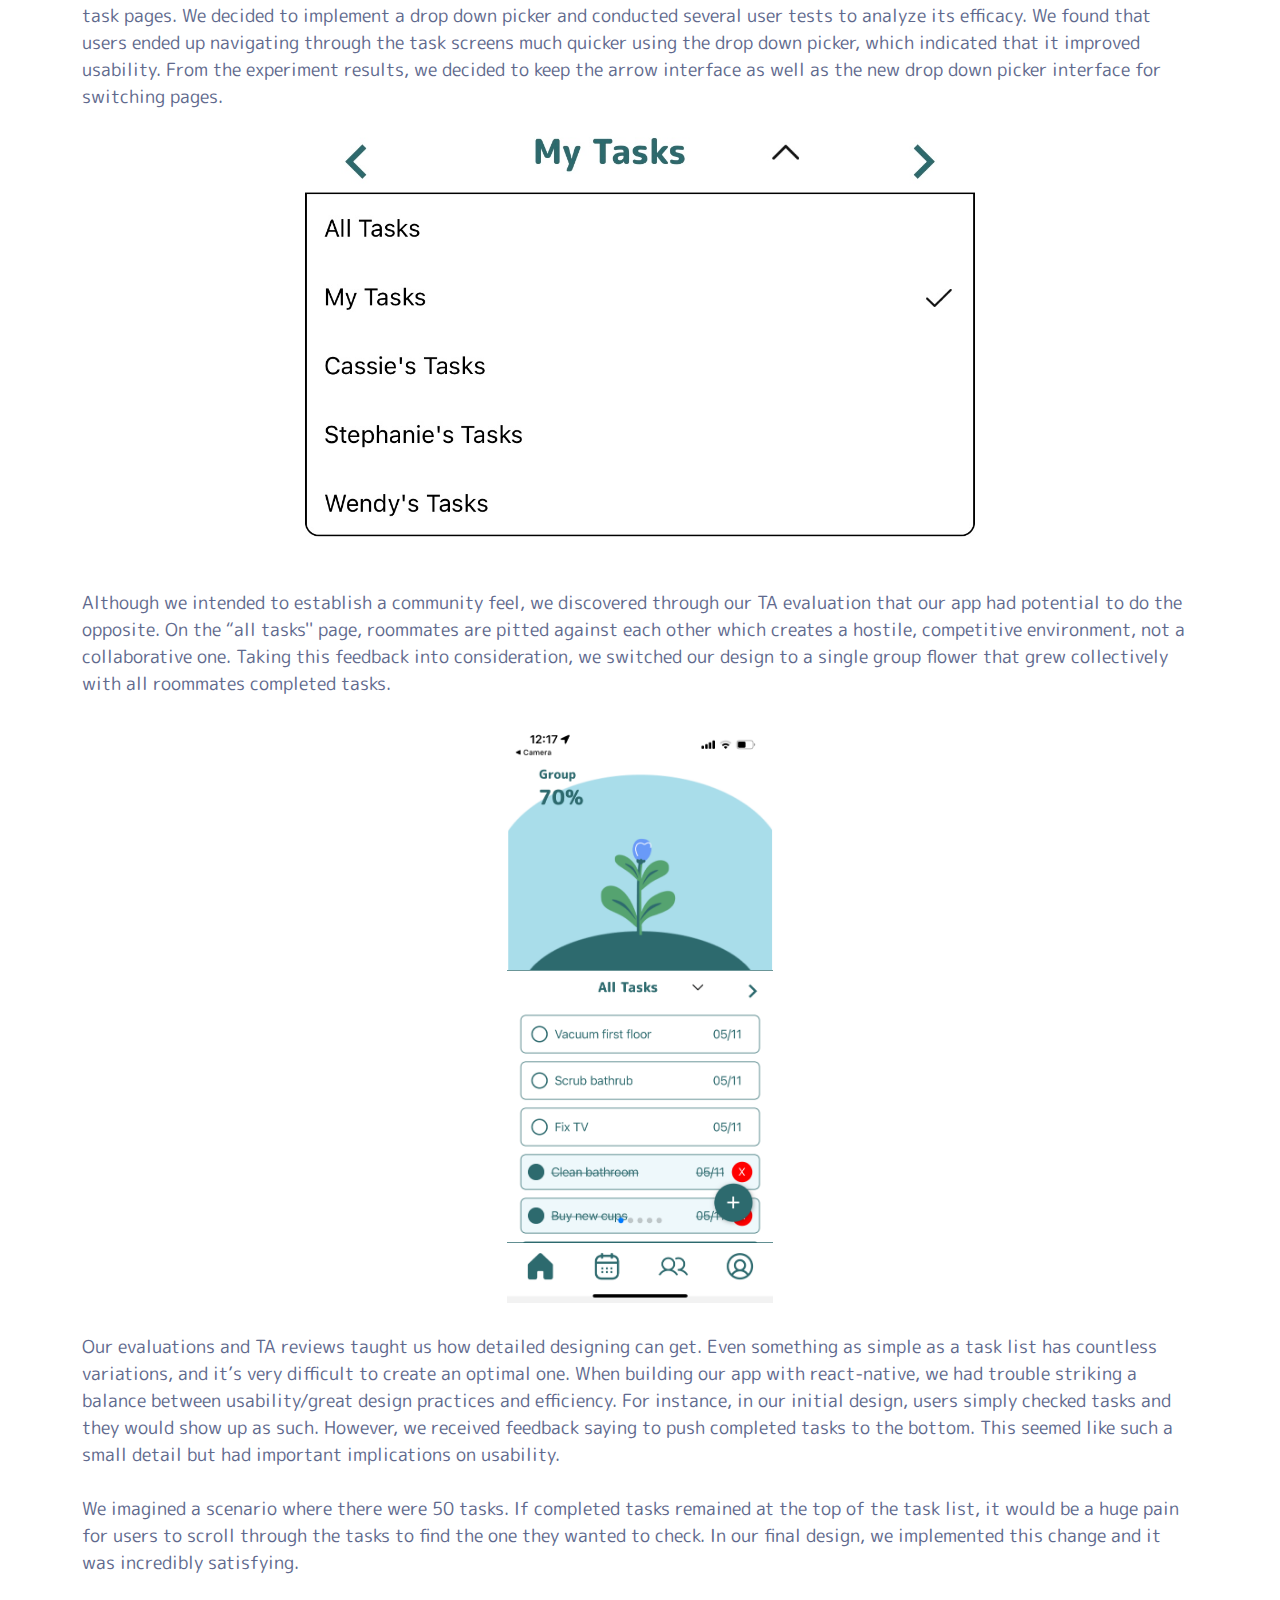
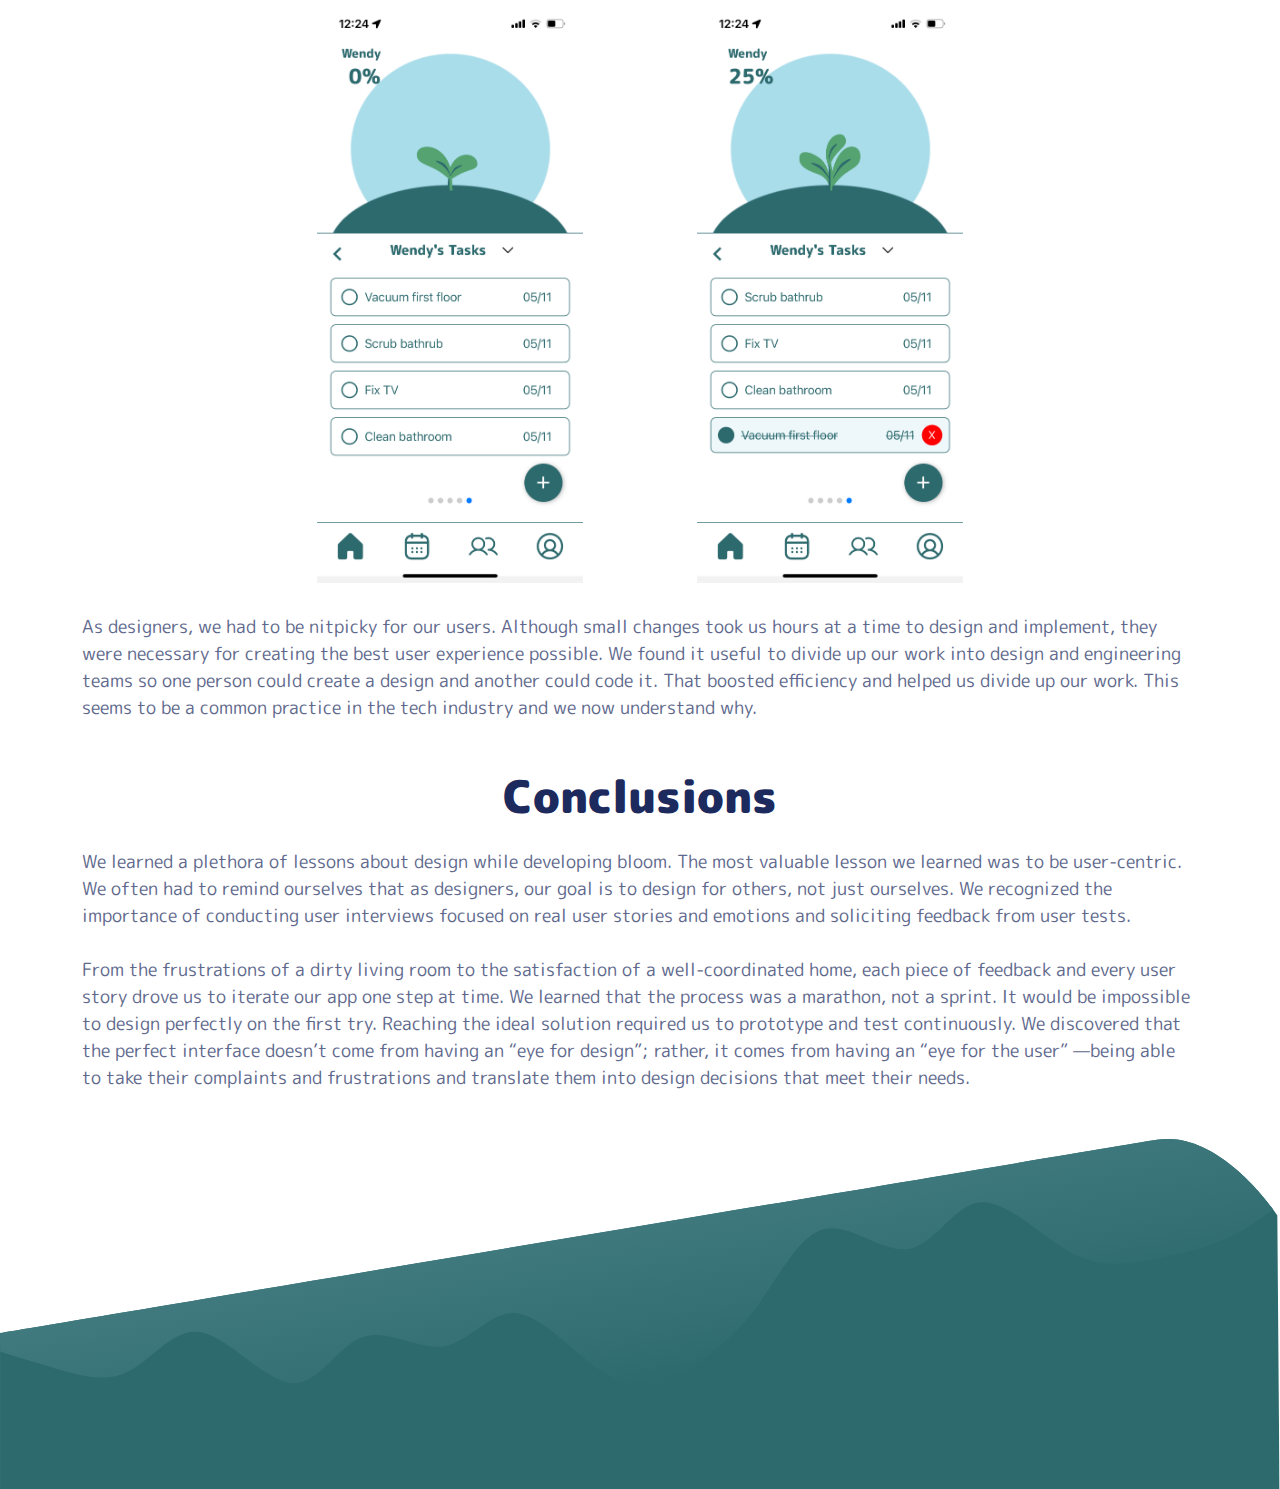
==== commit 6905a434: "fix images" ====
--- a/design-learnings.html
+++ b/design-learnings.html
@@ -155,19 +155,13 @@
 							<p class="wow fadeInUp" data-wow-delay=".4s" style="visibility: visible; animation-delay: 0.4s; animation-name: fadeInUp; text-align: left;">
 								Despite our new prototype, we discovered through our evaluations that it was still difficult for users to navigate between different task pages. We decided to implement a drop down picker and conducted several user tests to analyze its efficacy. We found that users ended up navigating through the task screens much quicker using the drop down picker, which indicated that it improved usability. From the experiment results, we decided to keep the arrow interface as well as the new drop down picker interface for switching pages.
                             </p>
-							<div class="row justify-content-center d-flex align-items-center">
-								<div class="col-xl-4 col-lg-8 col-md-10">
-									<div class="single-feature">
-										<div class="content">
-											<img
-												src="assets/img/frames/roommates-frame.svg"
-												class="img-1 wow fadeInUp"
-												data-wow-delay=".1s"
-												style="max-width: 90%;"
-											/>
-										</div>
-									</div>
-								</div>
+							<div class="mb-2">
+								<img
+									src="assets/img/design-learnings/dropdown.jpg"
+									class="img-1 wow fadeInUp"
+									data-wow-delay=".1s"
+									style="max-width: 60%;"
+								/>
 							</div>
 							<p class="wow fadeInUp" data-wow-delay=".4s" style="visibility: visible; animation-delay: 0.4s; animation-name: fadeInUp; text-align: left;">
 								Although we intended to establish a community feel, we discovered through our TA evaluation that our app had potential to do the opposite. On the “all tasks'' page, roommates are pitted against each other which creates a hostile, competitive environment, not a collaborative one. Taking this feedback into consideration, we switched our design to a single group flower that grew collectively with all roommates completed tasks.
@@ -177,7 +171,7 @@
 									<div class="single-feature">
 										<div class="content">
 											<img
-												src="assets/img/frames/roommates-frame.svg"
+												src="assets/img/design-learnings/group-flower.PNG"
 												class="img-1 wow fadeInUp"
 												data-wow-delay=".1s"
 												style="max-width: 90%;"
@@ -196,7 +190,19 @@
 									<div class="single-feature">
 										<div class="content">
 											<img
-												src="assets/img/frames/roommates-frame.svg"
+												src="assets/img/design-learnings/bottom1.PNG"
+												class="img-1 wow fadeInUp"
+												data-wow-delay=".1s"
+												style="max-width: 90%;"
+											/>
+										</div>
+									</div>
+								</div>
+								<div class="col-xl-4 col-lg-8 col-md-10">
+									<div class="single-feature">
+										<div class="content">
+											<img
+												src="assets/img/design-learnings/bottom2.PNG"
 												class="img-1 wow fadeInUp"
 												data-wow-delay=".1s"
 												style="max-width: 90%;"
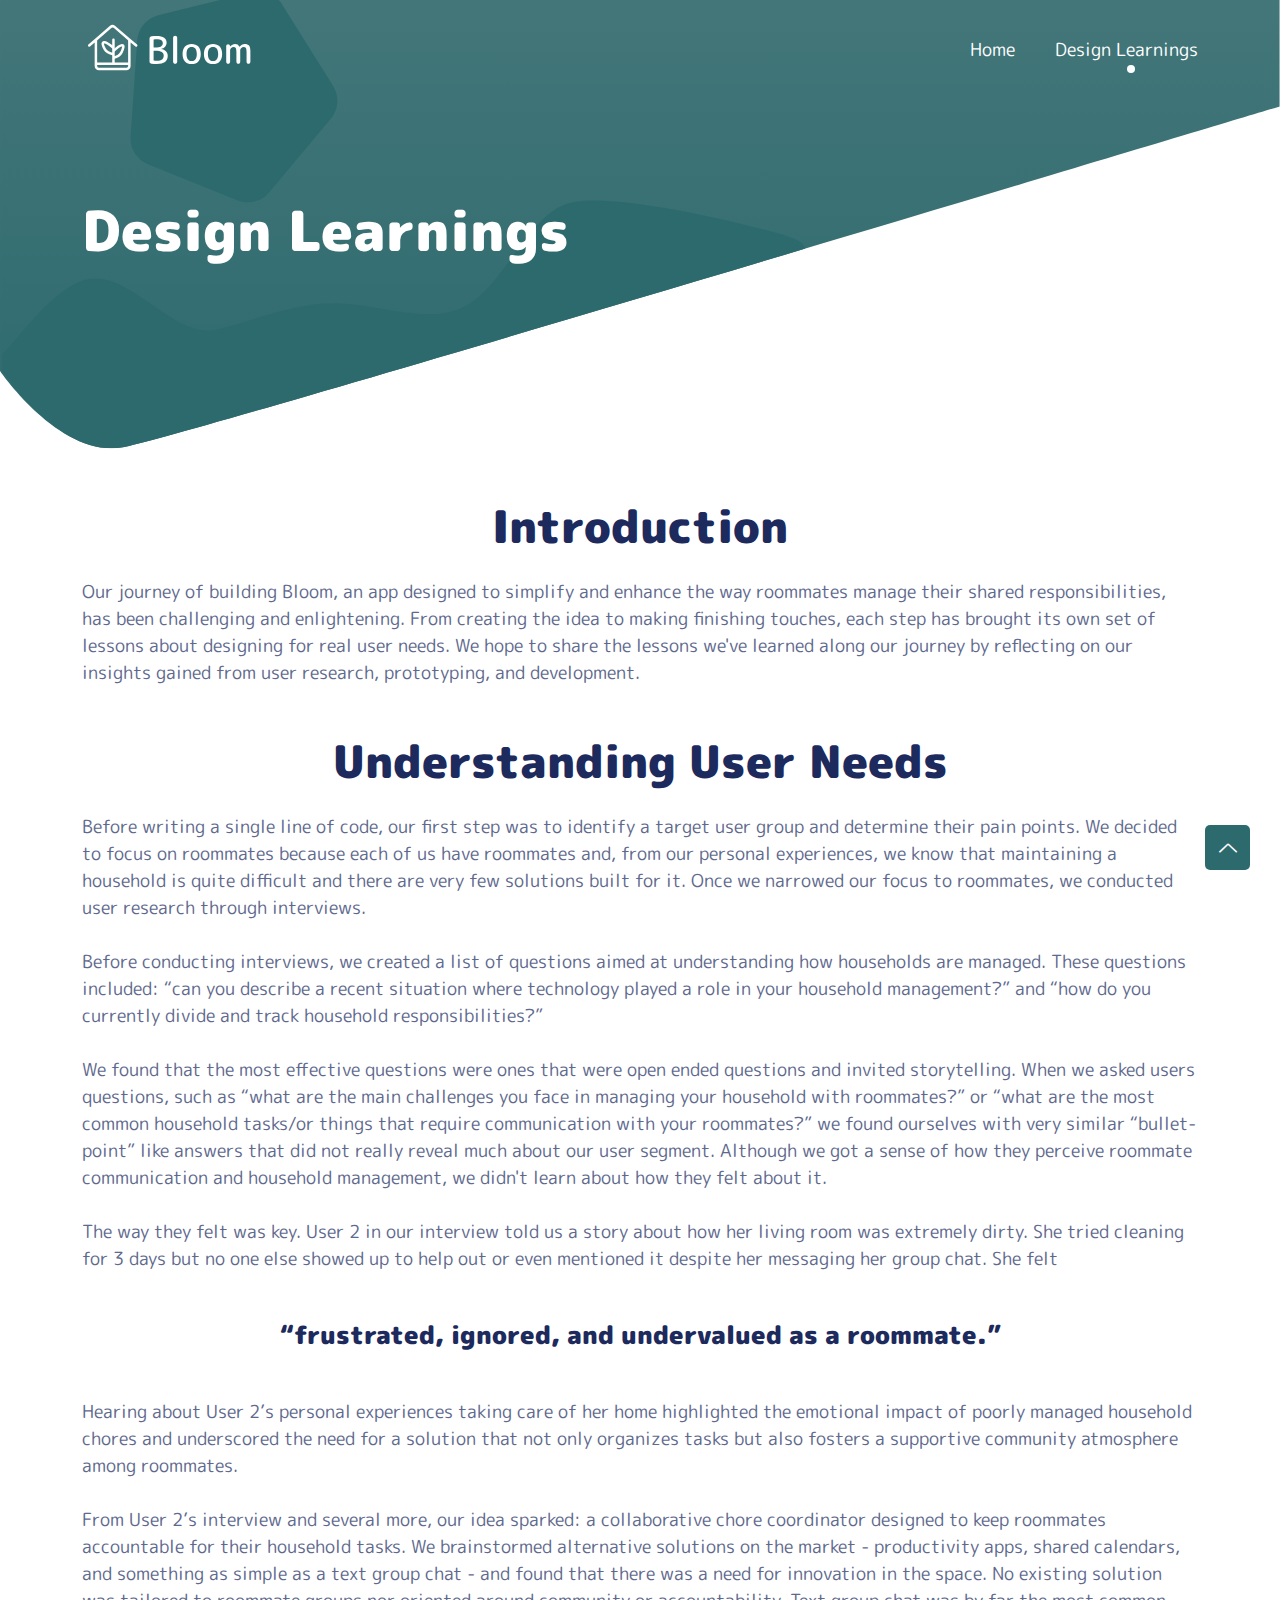
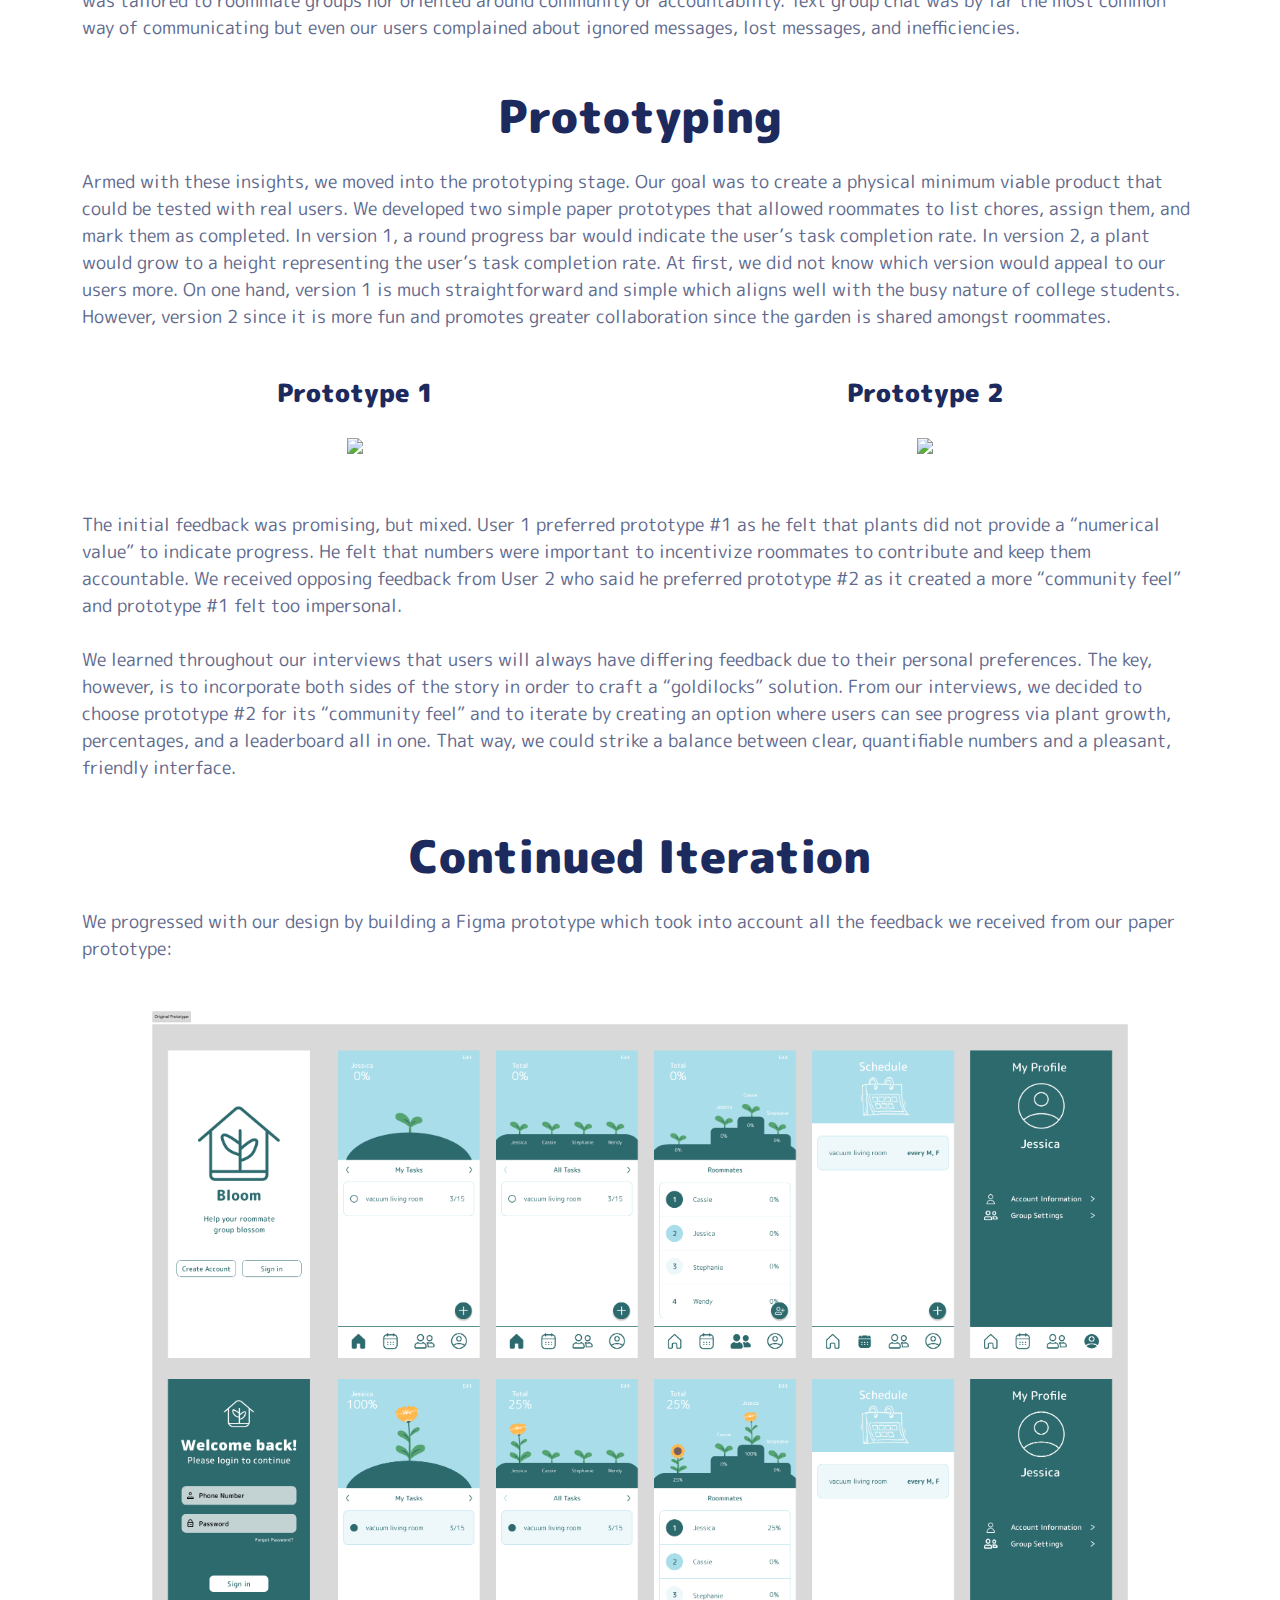
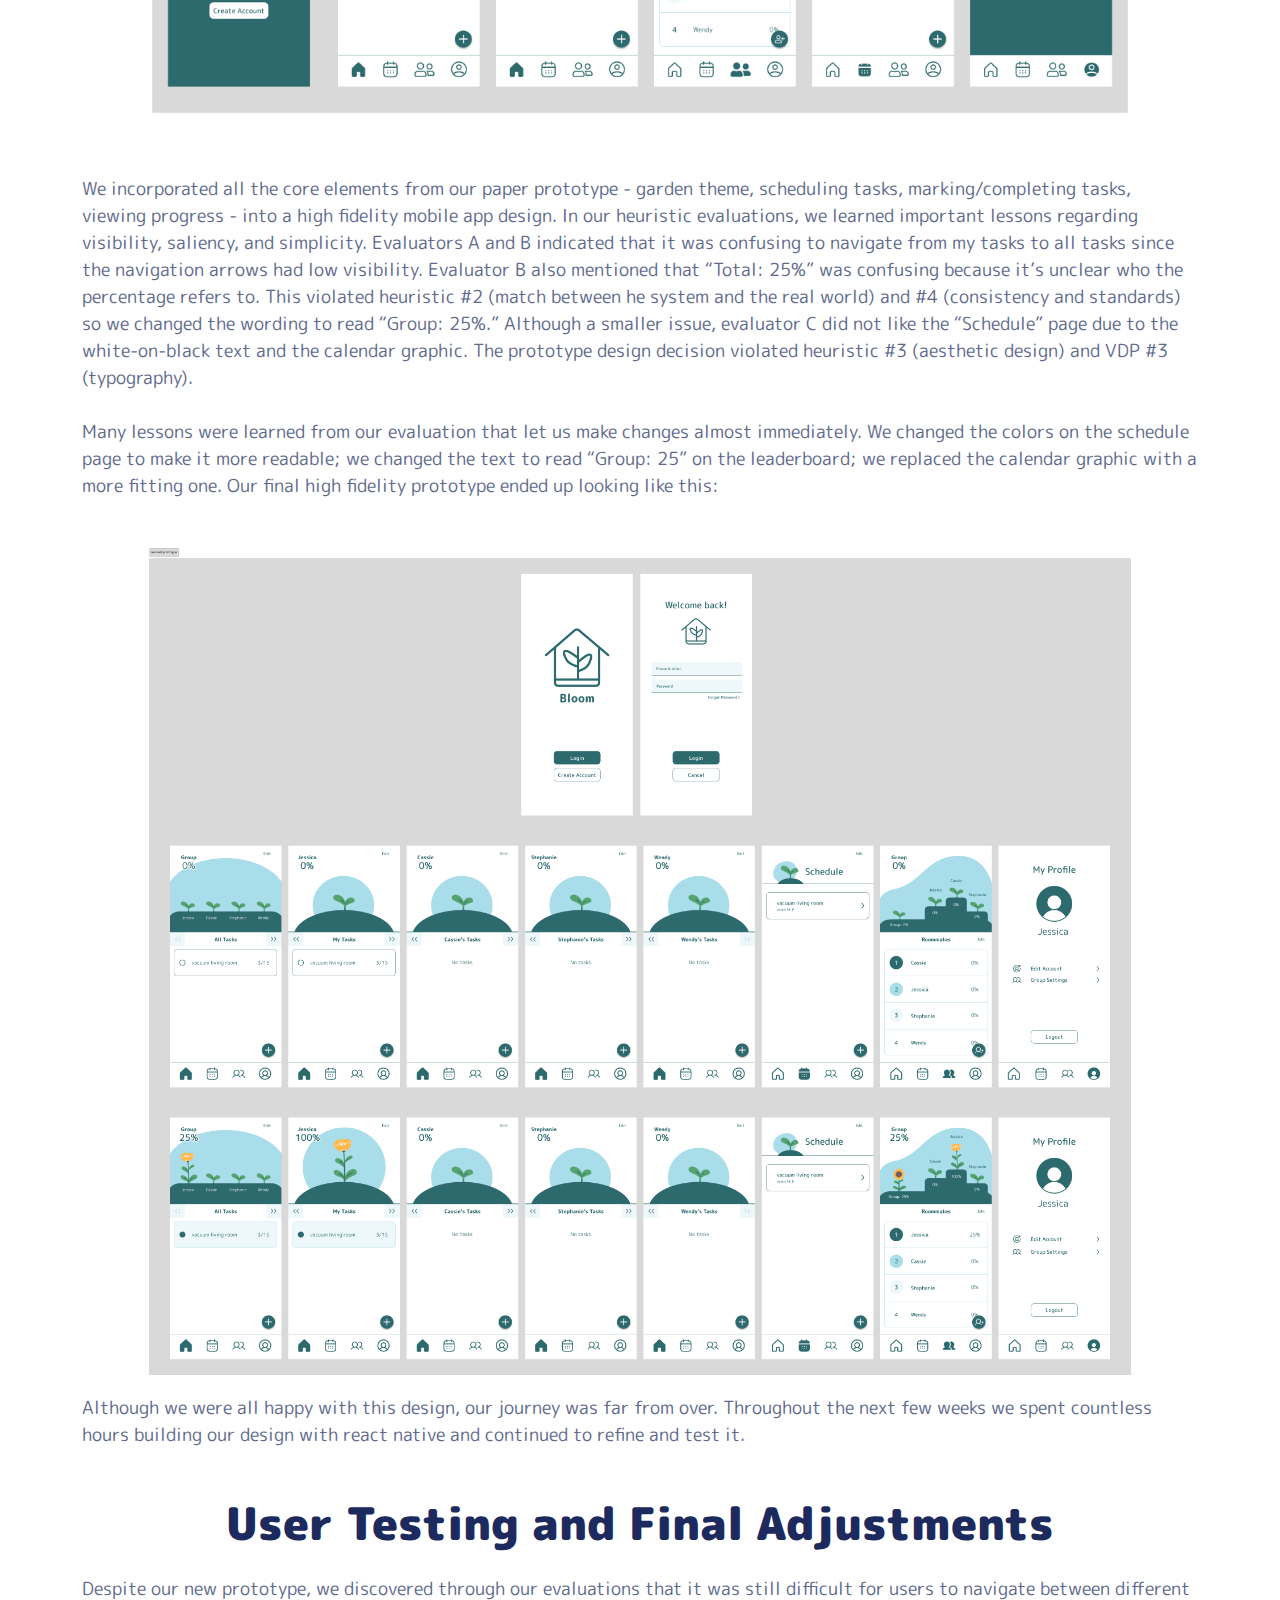
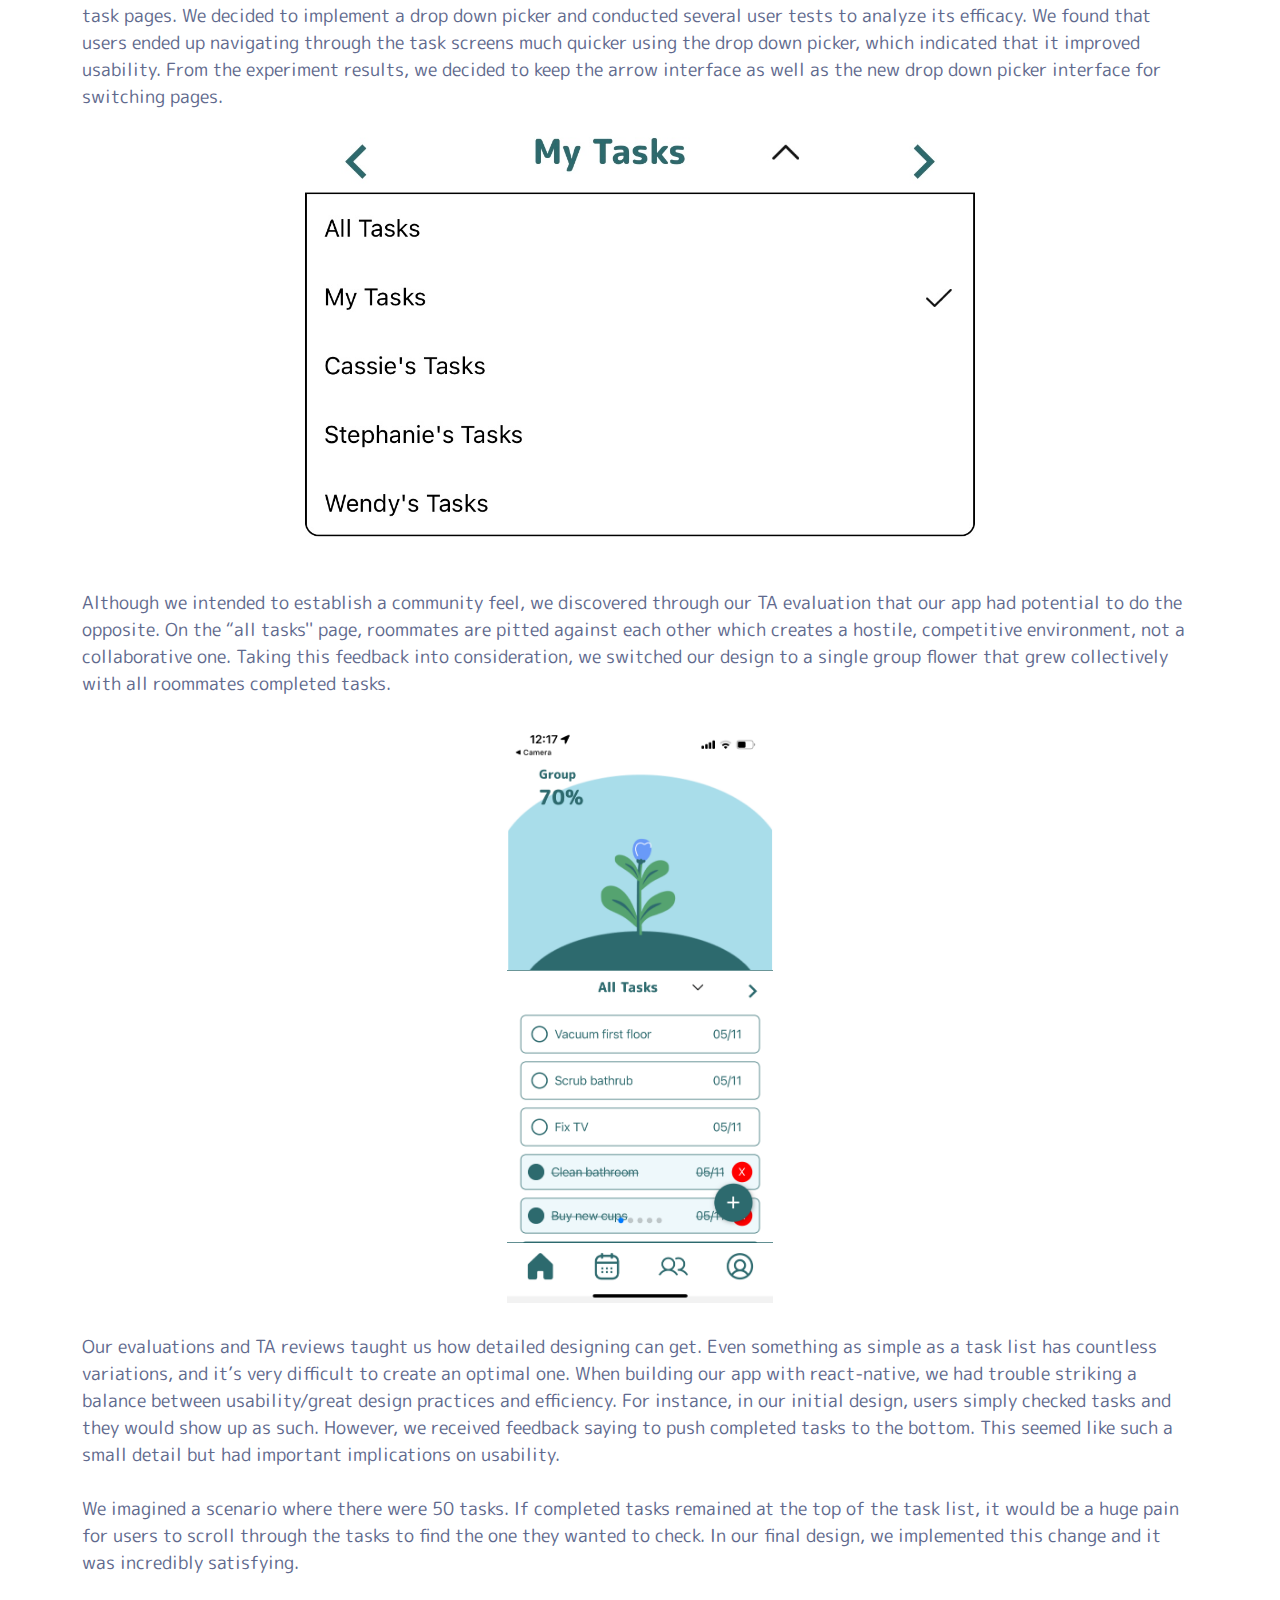
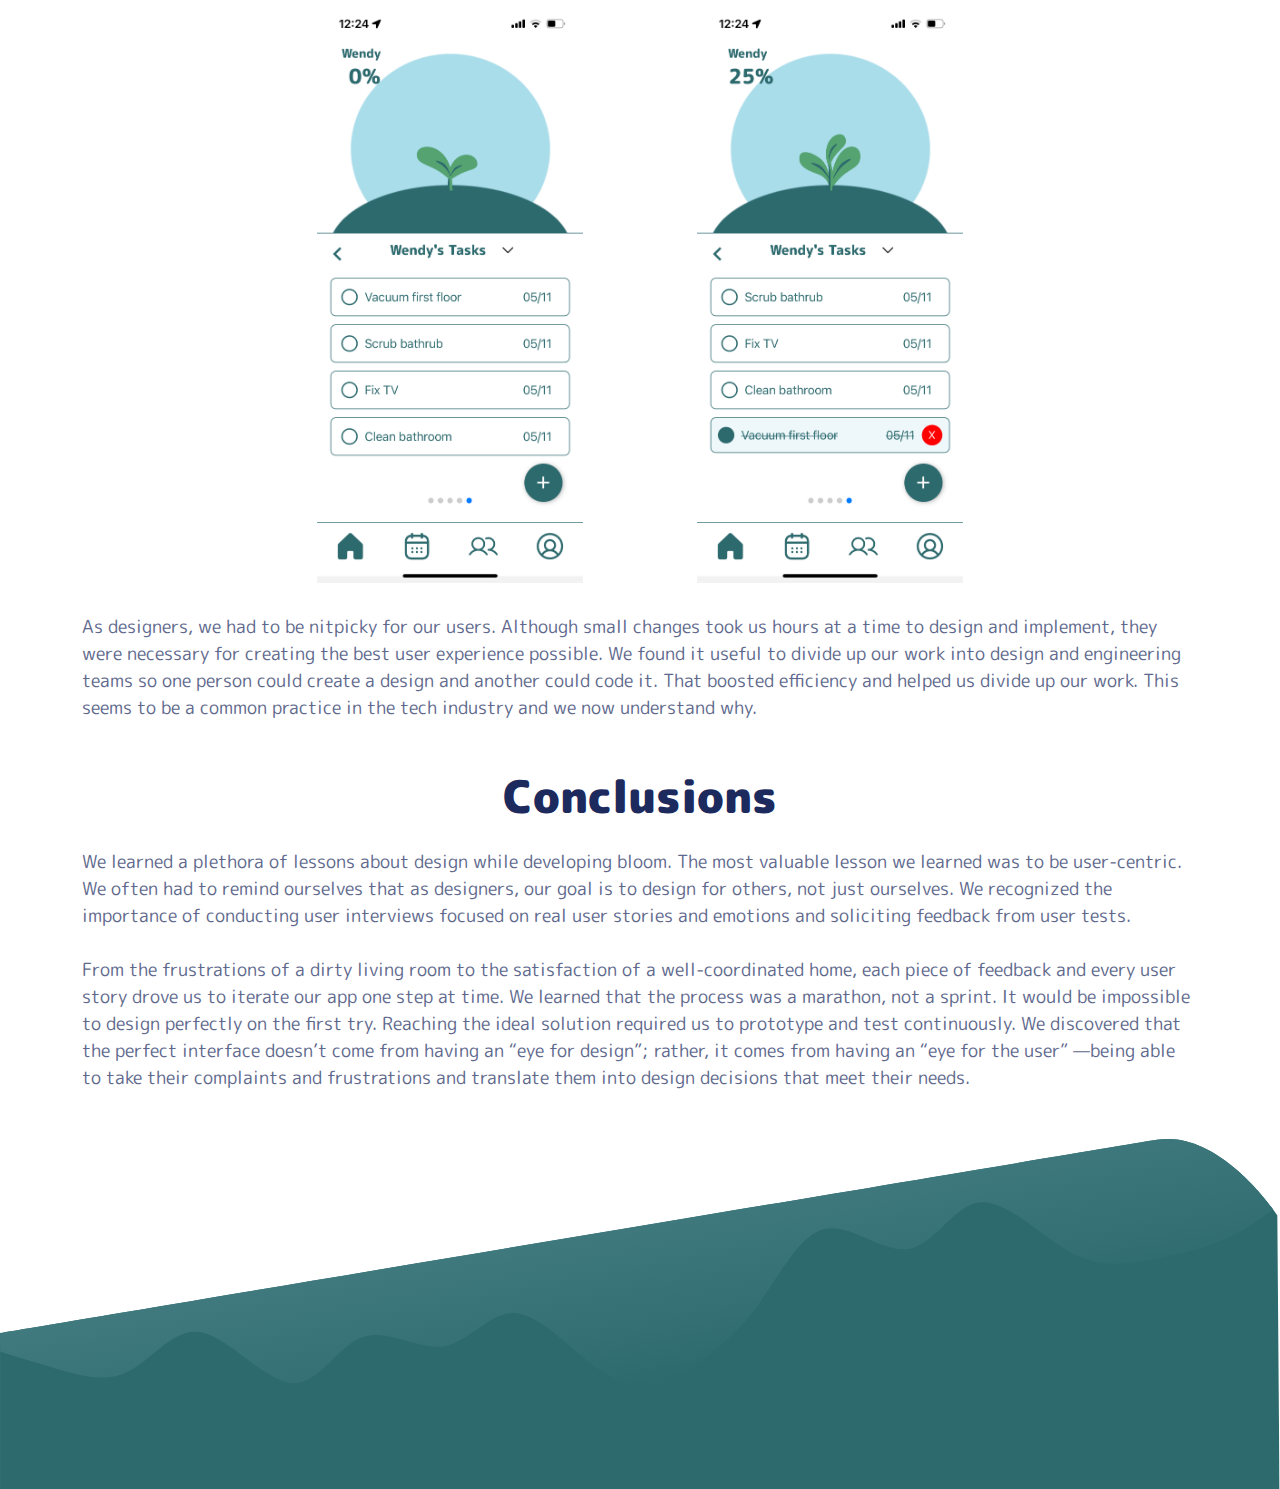
==== commit 950ed4fd: "minor typo" ====
--- a/design-learnings.html
+++ b/design-learnings.html
@@ -71,11 +71,12 @@
 							<p class="mb-5 wow fadeInUp" data-wow-delay=".4s" style="visibility: visible; animation-delay: 0.4s; animation-name: fadeInUp; text-align: left;">
 								Before writing a single line of code, our first step was to identify a target user group and determine their pain points. We decided to focus on roommates because each of us have roommates and, from our personal experiences, we know that maintaining a household is quite difficult and there are very few solutions built for it. Once we narrowed our focus to roommates, we conducted user research through interviews.
 								<br><br>
-								Before conducting interviews, we created a list of questions aimed at understanding how households are managed. These questions included: “Can you describe a recent situation where technology played a role in your household management?” and “How do you currently divide and track household responsibilities?”
-								<br><br>
-								We found that the most effective questions were ones that were open ended questions and invited storytelling. When we asked users questions, such as “What are the main challenges you face in managing your household with roommates?” or “What are the most common household tasks/or things that require communication with your roommates?” we found ourselves with very similar “bullet-point” like answers that did not really reveal much about our user segment. Yes, we got a sense of how they perceive roommate communication and household management, but we did not get to see how they felt about it.
-								<br><br>
-								The feeling part was key. User 2 in our interview told us a story about how her living room was very dirty. She tried cleaning for 3 days but no one else showed up to help out or even mentioned it despite her messaging her group chat. She felt</p>
+								Before conducting interviews, we created a list of questions aimed at understanding how households are managed. These questions included: “can you describe a recent situation where technology played a role in your household management?” and “how do you currently divide and track household responsibilities?”
+								<br><br>
+								We found that the most effective questions were ones that were open ended questions and invited storytelling. When we asked users questions, such as “what are the main challenges you face in managing your household with roommates?” or “what are the most common household tasks/or things that require communication with your roommates?” we found ourselves with very similar “bullet-point” like answers that did not really reveal much about our user segment. Although we got a sense of how they perceive roommate communication and household management, we didn't learn about how they felt about it.
+								<br><br>
+								The way they felt was key. User 2 in our interview told us a story about how her living room was extremely dirty. She tried cleaning for 3 days but no one else showed up to help out or even mentioned it despite her messaging her group chat. She felt
+							</p>
 							<h3 class="mb-5 wow fadeInUp" data-wow-delay=".4s" style="visibility: visible; animation-delay: 0.4s; animation-name: fadeInUp;">“frustrated, ignored, and undervalued as a roommate.”</h3>
 							<p class="mb-5 wow fadeInUp" data-wow-delay=".4s" style="visibility: visible; animation-delay: 0.4s; animation-name: fadeInUp; text-align: left;">
 								Hearing about User 2’s personal experiences taking care of her home highlighted the emotional impact of poorly managed household chores and underscored the need for a solution that not only organizes tasks but also fosters a supportive community atmosphere among roommates.
@@ -136,7 +137,7 @@
 								/>
 							</div>
 							<p class="mb-5 wow fadeInUp" data-wow-delay=".4s" style="visibility: visible; animation-delay: 0.4s; animation-name: fadeInUp; text-align: left;">
-                                We incorporated all the core elements from our paper prototype —garden theme, scheduling tasks, marking/completing tasks, viewing progress— into a high fidelity mobile app design. In our heuristic evaluations, we learned important lessons regarding visibility, saliency, and simplicity. Evaluators A and B indicated that it was confusing to navigate from my tasks to all tasks since the navigation arrows had low visibility. Evaluator B also mentioned that “Total: 25%” was confusing because it’s unclear who the percentage refers to. This violated heuristic #2 (match between he system and the real world) and #4 (consistency and standards) so we changed the wording to read “Group: 25%.” Although a smaller issue, evaluator C did not like the “Schedule” page due to the white-on-black text and the calendar graphic. The prototype design decision violated heuristic #3 (aesthetic design) and VDP #3 (typography).
+                                We incorporated all the core elements from our paper prototype - garden theme, scheduling tasks, marking/completing tasks, viewing progress - into a high fidelity mobile app design. In our heuristic evaluations, we learned important lessons regarding visibility, saliency, and simplicity. Evaluators A and B indicated that it was confusing to navigate from my tasks to all tasks since the navigation arrows had low visibility. Evaluator B also mentioned that “Total: 25%” was confusing because it’s unclear who the percentage refers to. This violated heuristic #2 (match between he system and the real world) and #4 (consistency and standards) so we changed the wording to read “Group: 25%.” Although a smaller issue, evaluator C did not like the “Schedule” page due to the white-on-black text and the calendar graphic. The prototype design decision violated heuristic #3 (aesthetic design) and VDP #3 (typography).
 								<br><br>Many lessons were learned from our evaluation that let us make changes almost immediately. We changed the colors on the schedule page to make it more readable; we changed the text to read “Group: 25” on the leaderboard; we replaced the calendar graphic with a more fitting one. Our final high fidelity prototype ended up looking like this:
                             </p>
 							<div class="mb-2">
